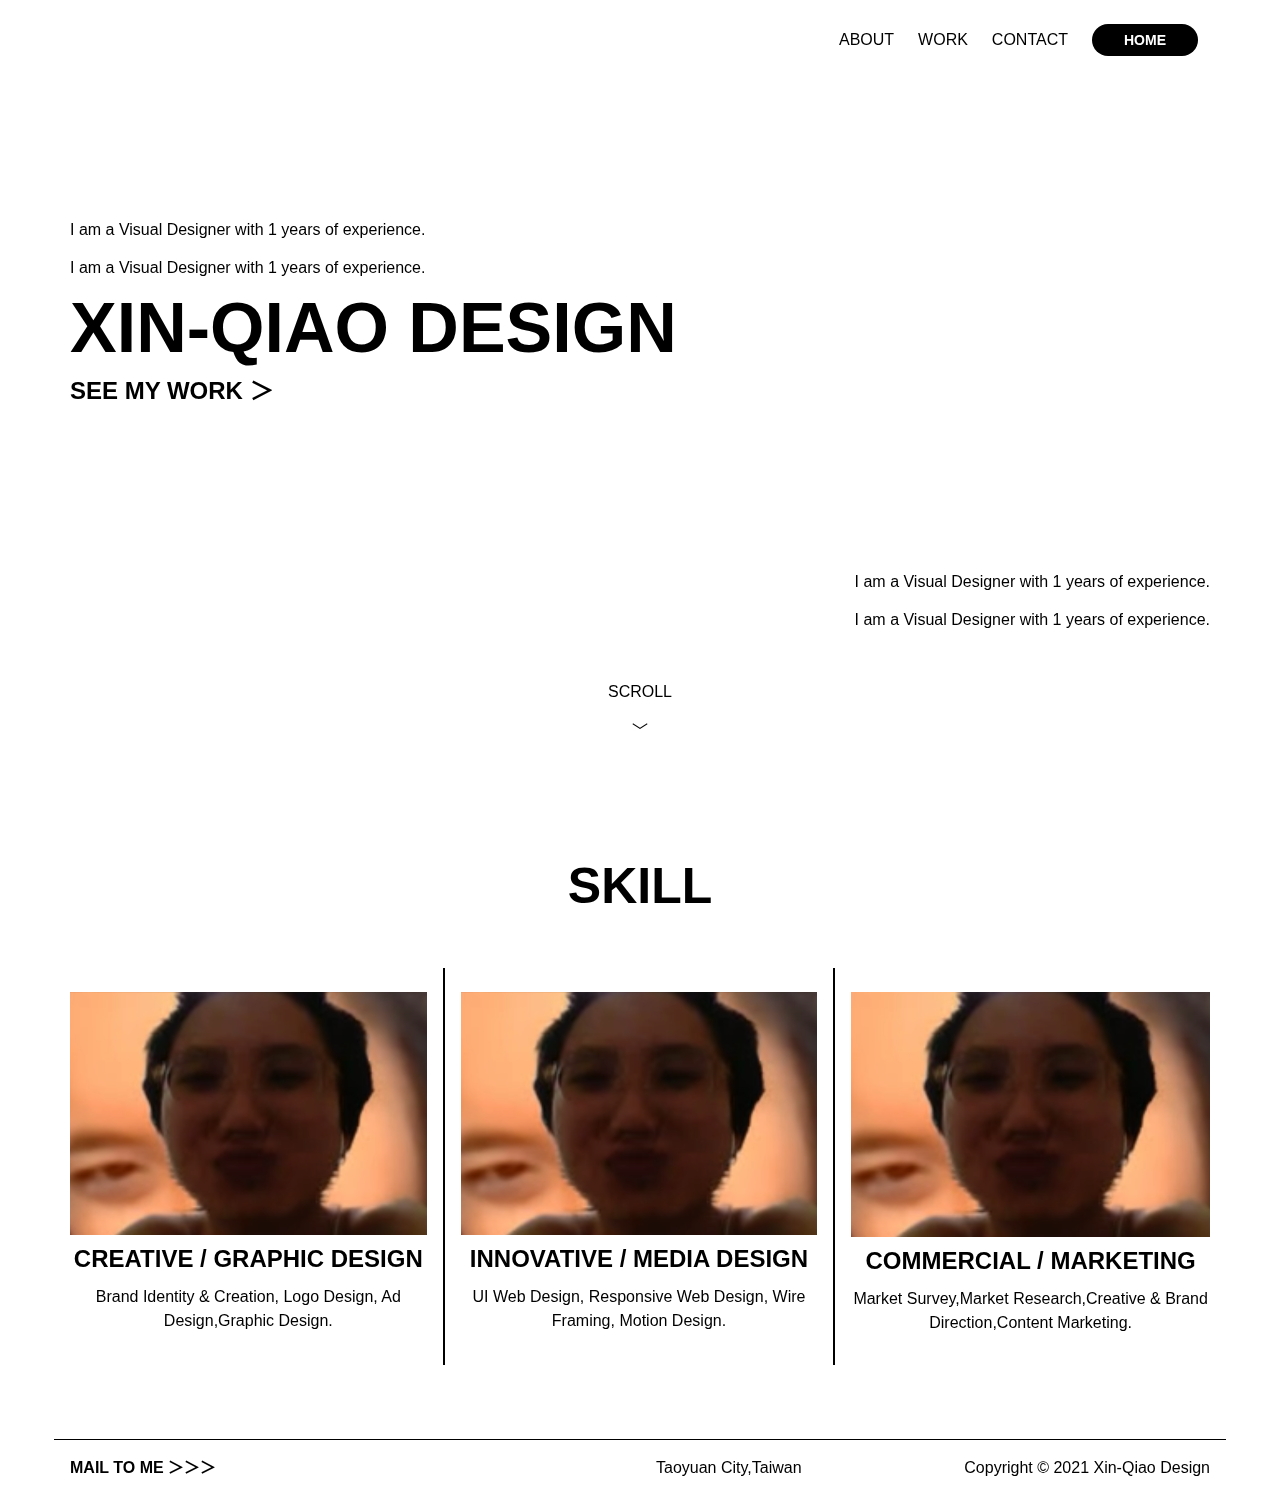
==== index.html @ 570c22e2 "Initial commit" ====
<!DOCTYPE html>
<html lang="zh-TW">
<head>
	<meta charset="UTF-8">
	<meta name="viewport" content="width=device-width, initial-scale=1.0">
	<title>Xin-Qiao Design</title>
	<link rel="apple-touch-icon" sizes="180x180" href="favicon_io/apple-touch-icon.png">
	<link rel="icon" type="image/png" sizes="32x32" href="favicon_io/favicon-32x32.png">
	<link rel="icon" type="image/png" sizes="16x16" href="favicon_io/favicon-16x16.png">
	<link rel="manifest" href="favicon_io/site.webmanifest">
	<!-- CSS -->
	<link rel="stylesheet" href="css/base.css">
	<link rel="stylesheet" href="css/layout.css">
	<link rel="stylesheet" href="css/animate.css">
	<link rel="stylesheet" href="css/component.css">


</head>
<body>
	<div class="wrapper">
		<!-- Start bg -->
		<div class="bg"></div>
		<!-- End bg -->

		<!-- Start header -->
		<div class="navbar u-clearfix">
			<div class="container">
				<div class="logo navbar__logo">
					<a href="index.html" class="logo__image"></a>
				</div>
				<div class="nav navbar__nav">
					<a href="#popup-menu" class="menu-toggle">
						<i class="icon fa fa-bars" aria-hidden="true"></i>
					</a>
					<ul id="popup-menu" class="menu menu--horizontal u-clearfix responsive-popup">
						<a href="#!" class="responsive-popup-close">
							<i class="icon fa fa-times" aria-hidden="true"></i>
						</a>
						<li><a class="menu__item" href="about.html">ABOUT</a></li>
						<li><a class="menu__item" href="work.html">WORK</a></li>
						<li><a class="menu__item" href="contact.html">CONTACT</a></li>
						<li>
							<div class="menu__item">
								<a class="btn btn--sm item__home" href="index.html">HOME</a>
							</div>
						</li>
					</ul>
				</div>
			</div>	
		</div>
		<!-- End header -->

		<!-- Start main -->
		<section>

			<!-- Start quote -->
			<div class="quote container">
				<div class="wow fadeInLeftBig">
					<h6 class="text--xs">I am a  Visual Designer with 1 years of experience.</h6>
					<h6 class="text--xs">I am a  Visual Designer with 1 years of experience.</h6>
					<h3 class="text--lg">XIN-QIAO DESIGN</h3>
					<p><a href="work.html" class="text--sm text-btn seemore">SEE MY WORK ＞</a></p>
				</div>
				
				<div class="wow fadeInRightBig">
					<h6 class="text--xs u-text-right u-mt-160">I am a  Visual Designer with 1 years of experience.</h6>
					<h6 class="text--xs u-text-right">I am a  Visual Designer with 1 years of experience.</h6>
				</div>	

				<div class="scroll wow slideInDown u-mt-48" data-wow-delay="0.3s" data-wow-iteration="10">
					<p class="text--xs u-text-center">SCROLL</p>
					<p class="text--xs u-text-center">﹀</p>
				</div>				
			</div>
			<!-- End quote -->


			<!-- Start skill -->
			<!-- <div class="skill"> -->
				<div class="container">
					<div class="wow slideInUp" data-wow-offset="10">
						<h3 class="text--md u-text-center u-mb-48">SKILL</h1>
						<div class="row u-mb-72">
							<div class="skill">
								<div class="col-sm-4 skill-box">
									<div class="thumbnail">
										<div class="imgbox">
											<div class="imgbox__inner imgbox__inner-4-3">
												<div class="images" style="background-image: url(images/12.09.45.png);"></div>
											</div>
										</div>
										<div class="skill-info">
											<h3 class="text--sm u-text-center">CREATIVE / GRAPHIC DESIGN</h3>
											<h6 class="text--xs u-text-center">Brand Identity & Creation, Logo Design, Ad Design,Graphic Design.</h6>
										</div>
									</div>
								</div>
								<div class="col-sm-4 skill-box">
									<div class="thumbnail">
										<div class="imgbox">
											<div class="imgbox__inner imgbox__inner-4-3">
												<div class="images" style="background-image: url(images/12.09.45.png);"></div>
											</div>
										</div>
										<div class="skill-info">
											<h3 class="text--sm u-text-center">INNOVATIVE / MEDIA DESIGN</h3>
											<h6 class="text--xs u-text-center">UI Web Design, Responsive Web Design, Wire Framing, Motion Design.</h6>
										</div>
									</div>
								</div>	
								<div class="col-sm-4">
									<div class="thumbnail">
										<div class="imgbox">
											<div class="imgbox__inner imgbox__inner-4-3">
												<div class="images" style="background-image: url(images/12.09.45.png);"></div>
											</div>
										</div>
										<div class="skill-info">
											<h3 class="text--sm u-text-center">COMMERCIAL / MARKETING</h3>
											<h6 class="text--xs u-text-center">Market Survey,Market Research,Creative & Brand Direction,Content Marketing.</h6>
										</div>
									</div>
								</div>	
							</div>														
						</div>
					</div>
				</div>
			<!-- </div> -->
			<!-- End skill -->

		</section>
		<!-- End main -->


		<!-- Start footer -->
		<footer class="footer">
			<div class="container footer-line clearfix">
				<div class="row">
					<div class="col-lg-6 col-sm-4">
						<p class="text--xs text--bold"><a href="mailto:cherry870721@gmail.com" class="textme">MAIL TO ME ＞＞＞</a></p>
					</div>
					<div class="col-lg-3 col-sm-3">
						<p class="text--xs">Taoyuan City,Taiwan</p>
					</div>
					<div class="col-lg-3 col-sm-5 footer-right">
						<p class="text--xs">Copyright © 2021 Xin-Qiao Design</p>
					</div>
				</div>			
			</div>
		</footer>
		<!-- End footer -->


	</div>

	<!-- javascript -->
	<script src="js/wow.min.js"></script>
	<script>
	new WOW().init();
	</script>

	
</body>
</html>
---- css/base.css ----
/*
 * You can say something about your file if you need it!
 */
/*-------------------------*/
/* $Catalog 
---------------------------*/
/** 
 * Catalog
 * Font import
 * Reset
 * Color
 * Typography
 * Icons
 * Utility
**/


/*-------------------------*/
/* $Font import 
---------------------------*/
@import url('https://fonts.googleapis.com/css?family=Raleway:400,900');

/*-------------------------*/
/* $Reset 
---------------------------*/
/*! normalize.css v7.0.0 | MIT License | github.com/necolas/normalize.css */

/* Document
   ========================================================================== */

/**
 * 1. Correct the line height in all browsers.
 * 2. Prevent adjustments of font size after orientation changes in
 *    IE on Windows Phone and in iOS.
 */

html {
  line-height: 1.15; /* 1 */
  -ms-text-size-adjust: 100%; /* 2 */
  -webkit-text-size-adjust: 100%; /* 2 */
}

/* Sections
   ========================================================================== */

/**
 * Remove the margin in all browsers (opinionated).
 */

body {
  margin: 0;
}

/**
 * Add the correct display in IE 9-.
 */

article,
aside,
footer,
header,
nav,
section {
  display: block;
}

/**
 * Correct the font size and margin on `h1` elements within `section` and
 * `article` contexts in Chrome, Firefox, and Safari.
 */

h1 {
  font-size: 2em;
  margin: 0.67em 0;
}

/* Grouping content
   ========================================================================== */

/**
 * Add the correct display in IE 9-.
 * 1. Add the correct display in IE.
 */

figcaption,
figure,
main { /* 1 */
  display: block;
}

/**
 * Add the correct margin in IE 8.
 */

figure {
  margin: 1em 40px;
}

/**
 * 1. Add the correct box sizing in Firefox.
 * 2. Show the overflow in Edge and IE.
 */

hr {
  box-sizing: content-box; /* 1 */
  height: 0; /* 1 */
  overflow: visible; /* 2 */
}

/**
 * 1. Correct the inheritance and scaling of font size in all browsers.
 * 2. Correct the odd `em` font sizing in all browsers.
 */

pre {
  font-family: monospace, monospace; /* 1 */
  font-size: 1em; /* 2 */
}

/* Text-level semantics
   ========================================================================== */

/**
 * 1. Remove the gray background on active links in IE 10.
 * 2. Remove gaps in links underline in iOS 8+ and Safari 8+.
 */

a {
  background-color: transparent; /* 1 */
  -webkit-text-decoration-skip: objects; /* 2 */
}

/**
 * 1. Remove the bottom border in Chrome 57- and Firefox 39-.
 * 2. Add the correct text decoration in Chrome, Edge, IE, Opera, and Safari.
 */

abbr[title] {
  border-bottom: none; /* 1 */
  text-decoration: underline; /* 2 */
  text-decoration: underline dotted; /* 2 */
}

/**
 * Prevent the duplicate application of `bolder` by the next rule in Safari 6.
 */

b,
strong {
  font-weight: inherit;
}

/**
 * Add the correct font weight in Chrome, Edge, and Safari.
 */

b,
strong {
  font-weight: bolder;
}

/**
 * 1. Correct the inheritance and scaling of font size in all browsers.
 * 2. Correct the odd `em` font sizing in all browsers.
 */

code,
kbd,
samp {
  font-family: monospace, monospace; /* 1 */
  font-size: 1em; /* 2 */
}

/**
 * Add the correct font style in Android 4.3-.
 */

dfn {
  font-style: italic;
}

/**
 * Add the correct background and color in IE 9-.
 */

mark {
  background-color: #ff0;
  color: #000;
}

/**
 * Add the correct font size in all browsers.
 */

small {
  font-size: 80%;
}

/**
 * Prevent `sub` and `sup` elements from affecting the line height in
 * all browsers.
 */

sub,
sup {
  font-size: 75%;
  line-height: 0;
  position: relative;
  vertical-align: baseline;
}

sub {
  bottom: -0.25em;
}

sup {
  top: -0.5em;
}

/* Embedded content
   ========================================================================== */

/**
 * Add the correct display in IE 9-.
 */

audio,
video {
  display: inline-block;
}

/**
 * Add the correct display in iOS 4-7.
 */

audio:not([controls]) {
  display: none;
  height: 0;
}

/**
 * Remove the border on images inside links in IE 10-.
 */

img {
  border-style: none;
}

/**
 * Hide the overflow in IE.
 */

svg:not(:root) {
  overflow: hidden;
}

/* Forms
   ========================================================================== */

/**
 * 1. Change the font styles in all browsers (opinionated).
 * 2. Remove the margin in Firefox and Safari.
 */

button,
input,
optgroup,
select,
textarea {
  font-family: sans-serif; /* 1 */
  font-size: 100%; /* 1 */
  line-height: 1.15; /* 1 */
  margin: 0; /* 2 */
}

/**
 * Show the overflow in IE.
 * 1. Show the overflow in Edge.
 */

button,
input { /* 1 */
  overflow: visible;
}

/**
 * Remove the inheritance of text transform in Edge, Firefox, and IE.
 * 1. Remove the inheritance of text transform in Firefox.
 */

button,
select { /* 1 */
  text-transform: none;
}

/**
 * 1. Prevent a WebKit bug where (2) destroys native `audio` and `video`
 *    controls in Android 4.
 * 2. Correct the inability to style clickable types in iOS and Safari.
 */

button,
html [type="button"], /* 1 */
[type="reset"],
[type="submit"] {
  -webkit-appearance: button; /* 2 */
}

/**
 * Remove the inner border and padding in Firefox.
 */

button::-moz-focus-inner,
[type="button"]::-moz-focus-inner,
[type="reset"]::-moz-focus-inner,
[type="submit"]::-moz-focus-inner {
  border-style: none;
  padding: 0;
}

/**
 * Restore the focus styles unset by the previous rule.
 */

button:-moz-focusring,
[type="button"]:-moz-focusring,
[type="reset"]:-moz-focusring,
[type="submit"]:-moz-focusring {
  outline: 1px dotted ButtonText;
}

/**
 * Correct the padding in Firefox.
 */

fieldset {
  padding: 0.35em 0.75em 0.625em;
}

/**
 * 1. Correct the text wrapping in Edge and IE.
 * 2. Correct the color inheritance from `fieldset` elements in IE.
 * 3. Remove the padding so developers are not caught out when they zero out
 *    `fieldset` elements in all browsers.
 */

legend {
  box-sizing: border-box; /* 1 */
  color: inherit; /* 2 */
  display: table; /* 1 */
  max-width: 100%; /* 1 */
  padding: 0; /* 3 */
  white-space: normal; /* 1 */
}

/**
 * 1. Add the correct display in IE 9-.
 * 2. Add the correct vertical alignment in Chrome, Firefox, and Opera.
 */

progress {
  display: inline-block; /* 1 */
  vertical-align: baseline; /* 2 */
}

/**
 * Remove the default vertical scrollbar in IE.
 */

textarea {
  overflow: auto;
}

/**
 * 1. Add the correct box sizing in IE 10-.
 * 2. Remove the padding in IE 10-.
 */

[type="checkbox"],
[type="radio"] {
  box-sizing: border-box; /* 1 */
  padding: 0; /* 2 */
}

/**
 * Correct the cursor style of increment and decrement buttons in Chrome.
 */

[type="number"]::-webkit-inner-spin-button,
[type="number"]::-webkit-outer-spin-button {
  height: auto;
}

/**
 * 1. Correct the odd appearance in Chrome and Safari.
 * 2. Correct the outline style in Safari.
 */

[type="search"] {
  -webkit-appearance: textfield; /* 1 */
  outline-offset: -2px; /* 2 */
}

/**
 * Remove the inner padding and cancel buttons in Chrome and Safari on macOS.
 */

[type="search"]::-webkit-search-cancel-button,
[type="search"]::-webkit-search-decoration {
  -webkit-appearance: none;
}

/**
 * 1. Correct the inability to style clickable types in iOS and Safari.
 * 2. Change font properties to `inherit` in Safari.
 */

::-webkit-file-upload-button {
  -webkit-appearance: button; /* 1 */
  font: inherit; /* 2 */
}

/* Interactive
   ========================================================================== */

/*
 * Add the correct display in IE 9-.
 * 1. Add the correct display in Edge, IE, and Firefox.
 */

details, /* 1 */
menu {
  display: block;
}

/*
 * Add the correct display in all browsers.
 */

summary {
  display: list-item;
}

/* Scripting
   ========================================================================== */

/**
 * Add the correct display in IE 9-.
 */

canvas {
  display: inline-block;
}

/**
 * Add the correct display in IE.
 */

template {
  display: none;
}

/* Hidden
   ========================================================================== */

/**
 * Add the correct display in IE 10-.
 */

[hidden] {
  display: none;
}

/* Add reset */
*{
  position: relative;
  box-sizing: border-box;
}
/*-------------------------*/
/* $Color 
---------------------------*/
/* background color */
.bg-color-primary{background-color: #6487f5;}
.bg-color-secondary{background-color: #ff638f;}
.bg-color-black{background-color: #484848;}
.bg-color-grey{background-color: #cbcbcb;}
.bg-color-white{background-color: #fefefe;}

/* text color */
.color-primary{color: #6487f5;}
.color-secondary{color: #ff638f;}
.color-black{color: #484848;}
.color-grey{color: #cbcbcb;}
.color-white{color: #fefefe;}

/*-------------------------*/
/* $Typography 
---------------------------*/
/* Globel */
body,html{
  font-family: 'Helvetica', 'roboto', arial, sans-serif;
}
/* heading */
h1,h2,h3,h4,h5,h6{
  margin: 0;
  color: #000;
}
h1{
  font-size: 80px;
  font-weight: 800;
  font-family: 'Helvetica', 'roboto', arial, sans-serif;
  margin-top: 12px;
  margin-bottom: 12px;
}
h2{
  font-size: 48px;
  font-weight: 600;
  font-family: 'Helvetica', 'roboto', arial, sans-serif;
  margin-top: 12px;
  margin-bottom: 12px;
}
h3{
  font-size: 40px;
  font-weight: 600;
  font-family: 'Helvetica', 'roboto', arial, sans-serif;
  line-height: 32px;
  margin-top: 12px;
  margin-bottom: 12px;
}
h4{
  font-size: 24px;
  font-weight: 600;
  font-family: 'Helvetica', 'roboto', arial, sans-serif;
  line-height: 32px;
  margin-top: 12px;
  margin-bottom: 12px;
}
h5{
  font-size: 20px;
  font-weight: 400;
  font-family: 'Helvetica', 'roboto', arial, sans-serif;
  line-height: 1;
  margin-top: 12px;
  margin-bottom: 16px;
}
h6{
  font-size: 18px;
  font-weight: 400;
  font-family: 'Helvetica', 'roboto', arial, sans-serif;
  line-height: 24px;
  margin-top: 14px;
  margin-bottom: 14px;
}
p{
  font-size: 16px;
  font-weight: 400;
  font-family: 'Helvetica', 'roboto', arial, sans-serif;
  line-height: 32px;
  letter-spacing: 0;
  margin-bottom: 16px;
}
/* link */
a{
  color: #000;
  text-decoration: none;
}
a:hover,
a:active,
a:fucus{
  color: #484848;
  text-decoration: none;
}
/* list */
ul{
  list-style: none;
  margin: 0;
  padding: 0;
}
/* text */
.text-right{
  text-align: right;
}

/*---------------------------*/
/* $Icons
/*---------------------------*/
/*!
 *  Font Awesome 4.7.0 by @davegandy - http://fontawesome.io - @fontawesome
 *  License - http://fontawesome.io/license (Font: SIL OFL 1.1, CSS: MIT License)
 */
/* FONT PATH
 * -------------------------- */
@font-face {
  font-family: 'FontAwesome';
  src: url('../fonts/fontawesome-webfont.eot?v=4.7.0');
  src: url('../fonts/fontawesome-webfont.eot?#iefix&v=4.7.0') format('embedded-opentype'), url('../fonts/fontawesome-webfont.woff2?v=4.7.0') format('woff2'), url('../fonts/fontawesome-webfont.woff?v=4.7.0') format('woff'), url('../fonts/fontawesome-webfont.ttf?v=4.7.0') format('truetype'), url('../fonts/fontawesome-webfont.svg?v=4.7.0#fontawesomeregular') format('svg');
  font-weight: normal;
  font-style: normal;
}
.fa {
  display: inline-block;
  font: normal normal normal 14px/1 FontAwesome;
  font-size: 24px;
  text-rendering: auto;
  -webkit-font-smoothing: antialiased;
  -moz-osx-font-smoothing: grayscale;
  color: #43484c;
}
/* makes the font 33% larger relative to the icon container */
.fa-lg {
  font-size: 1.33333333em;
  line-height: 0.75em;
  vertical-align: -15%;
}
.fa-2x {
  font-size: 2em;
}
.fa-3x {
  font-size: 3em;
}
.fa-4x {
  font-size: 4em;
}
.fa-5x {
  font-size: 5em;
}
.fa-fw {
  width: 1.28571429em;
  text-align: center;
}
.fa-ul {
  padding-left: 0;
  margin-left: 2.14285714em;
  list-style-type: none;
}
.fa-ul > li {
  position: relative;
}
.fa-li {
  position: absolute;
  left: -2.14285714em;
  width: 2.14285714em;
  top: 0.14285714em;
  text-align: center;
}
.fa-li.fa-lg {
  left: -1.85714286em;
}
.fa-border {
  padding: .2em .25em .15em;
  border: solid 0.08em #eeeeee;
  border-radius: .1em;
}
.fa-pull-left {
  float: left;
}
.fa-pull-right {
  float: right;
}
.fa.fa-pull-left {
  margin-right: .3em;
}
.fa.fa-pull-right {
  margin-left: .3em;
}
/* Deprecated as of 4.4.0 */
.pull-right {
  float: right;
}
.pull-left {
  float: left;
}
.fa.pull-left {
  margin-right: .3em;
}
.fa.pull-right {
  margin-left: .3em;
}
.fa-spin {
  -webkit-animation: fa-spin 2s infinite linear;
  animation: fa-spin 2s infinite linear;
}
.fa-pulse {
  -webkit-animation: fa-spin 1s infinite steps(8);
  animation: fa-spin 1s infinite steps(8);
}
@-webkit-keyframes fa-spin {
  0% {
    -webkit-transform: rotate(0deg);
    transform: rotate(0deg);
  }
  100% {
    -webkit-transform: rotate(359deg);
    transform: rotate(359deg);
  }
}
@keyframes fa-spin {
  0% {
    -webkit-transform: rotate(0deg);
    transform: rotate(0deg);
  }
  100% {
    -webkit-transform: rotate(359deg);
    transform: rotate(359deg);
  }
}
.fa-rotate-90 {
  -ms-filter: "progid:DXImageTransform.Microsoft.BasicImage(rotation=1)";
  -webkit-transform: rotate(90deg);
  -ms-transform: rotate(90deg);
  transform: rotate(90deg);
}
.fa-rotate-180 {
  -ms-filter: "progid:DXImageTransform.Microsoft.BasicImage(rotation=2)";
  -webkit-transform: rotate(180deg);
  -ms-transform: rotate(180deg);
  transform: rotate(180deg);
}
.fa-rotate-270 {
  -ms-filter: "progid:DXImageTransform.Microsoft.BasicImage(rotation=3)";
  -webkit-transform: rotate(270deg);
  -ms-transform: rotate(270deg);
  transform: rotate(270deg);
}
.fa-flip-horizontal {
  -ms-filter: "progid:DXImageTransform.Microsoft.BasicImage(rotation=0, mirror=1)";
  -webkit-transform: scale(-1, 1);
  -ms-transform: scale(-1, 1);
  transform: scale(-1, 1);
}
.fa-flip-vertical {
  -ms-filter: "progid:DXImageTransform.Microsoft.BasicImage(rotation=2, mirror=1)";
  -webkit-transform: scale(1, -1);
  -ms-transform: scale(1, -1);
  transform: scale(1, -1);
}
:root .fa-rotate-90,
:root .fa-rotate-180,
:root .fa-rotate-270,
:root .fa-flip-horizontal,
:root .fa-flip-vertical {
  filter: none;
}
.fa-stack {
  position: relative;
  display: inline-block;
  width: 2em;
  height: 2em;
  line-height: 2em;
  vertical-align: middle;
}
.fa-stack-1x,
.fa-stack-2x {
  position: absolute;
  left: 0;
  width: 100%;
  text-align: center;
}
.fa-stack-1x {
  line-height: inherit;
}
.fa-stack-2x {
  font-size: 2em;
}
.fa-inverse {
  color: #ffffff;
}
/* Font Awesome uses the Unicode Private Use Area (PUA) to ensure screen
   readers do not read off random characters that represent icons */
.fa-glass:before {
  content: "\f000";
}
.fa-music:before {
  content: "\f001";
}
.fa-search:before {
  content: "\f002";
}
.fa-envelope-o:before {
  content: "\f003";
}
.fa-heart:before {
  content: "\f004";
}
.fa-star:before {
  content: "\f005";
}
.fa-star-o:before {
  content: "\f006";
}
.fa-user:before {
  content: "\f007";
}
.fa-film:before {
  content: "\f008";
}
.fa-th-large:before {
  content: "\f009";
}
.fa-th:before {
  content: "\f00a";
}
.fa-th-list:before {
  content: "\f00b";
}
.fa-check:before {
  content: "\f00c";
}
.fa-remove:before,
.fa-close:before,
.fa-times:before {
  content: "\f00d";
}
.fa-search-plus:before {
  content: "\f00e";
}
.fa-search-minus:before {
  content: "\f010";
}
.fa-power-off:before {
  content: "\f011";
}
.fa-signal:before {
  content: "\f012";
}
.fa-gear:before,
.fa-cog:before {
  content: "\f013";
}
.fa-trash-o:before {
  content: "\f014";
}
.fa-home:before {
  content: "\f015";
}
.fa-file-o:before {
  content: "\f016";
}
.fa-clock-o:before {
  content: "\f017";
}
.fa-road:before {
  content: "\f018";
}
.fa-download:before {
  content: "\f019";
}
.fa-arrow-circle-o-down:before {
  content: "\f01a";
}
.fa-arrow-circle-o-up:before {
  content: "\f01b";
}
.fa-inbox:before {
  content: "\f01c";
}
.fa-play-circle-o:before {
  content: "\f01d";
}
.fa-rotate-right:before,
.fa-repeat:before {
  content: "\f01e";
}
.fa-refresh:before {
  content: "\f021";
}
.fa-list-alt:before {
  content: "\f022";
}
.fa-lock:before {
  content: "\f023";
}
.fa-flag:before {
  content: "\f024";
}
.fa-headphones:before {
  content: "\f025";
}
.fa-volume-off:before {
  content: "\f026";
}
.fa-volume-down:before {
  content: "\f027";
}
.fa-volume-up:before {
  content: "\f028";
}
.fa-qrcode:before {
  content: "\f029";
}
.fa-barcode:before {
  content: "\f02a";
}
.fa-tag:before {
  content: "\f02b";
}
.fa-tags:before {
  content: "\f02c";
}
.fa-book:before {
  content: "\f02d";
}
.fa-bookmark:before {
  content: "\f02e";
}
.fa-print:before {
  content: "\f02f";
}
.fa-camera:before {
  content: "\f030";
}
.fa-font:before {
  content: "\f031";
}
.fa-bold:before {
  content: "\f032";
}
.fa-italic:before {
  content: "\f033";
}
.fa-text-height:before {
  content: "\f034";
}
.fa-text-width:before {
  content: "\f035";
}
.fa-align-left:before {
  content: "\f036";
}
.fa-align-center:before {
  content: "\f037";
}
.fa-align-right:before {
  content: "\f038";
}
.fa-align-justify:before {
  content: "\f039";
}
.fa-list:before {
  content: "\f03a";
}
.fa-dedent:before,
.fa-outdent:before {
  content: "\f03b";
}
.fa-indent:before {
  content: "\f03c";
}
.fa-video-camera:before {
  content: "\f03d";
}
.fa-photo:before,
.fa-image:before,
.fa-picture-o:before {
  content: "\f03e";
}
.fa-pencil:before {
  content: "\f040";
}
.fa-map-marker:before {
  content: "\f041";
}
.fa-adjust:before {
  content: "\f042";
}
.fa-tint:before {
  content: "\f043";
}
.fa-edit:before,
.fa-pencil-square-o:before {
  content: "\f044";
}
.fa-share-square-o:before {
  content: "\f045";
}
.fa-check-square-o:before {
  content: "\f046";
}
.fa-arrows:before {
  content: "\f047";
}
.fa-step-backward:before {
  content: "\f048";
}
.fa-fast-backward:before {
  content: "\f049";
}
.fa-backward:before {
  content: "\f04a";
}
.fa-play:before {
  content: "\f04b";
}
.fa-pause:before {
  content: "\f04c";
}
.fa-stop:before {
  content: "\f04d";
}
.fa-forward:before {
  content: "\f04e";
}
.fa-fast-forward:before {
  content: "\f050";
}
.fa-step-forward:before {
  content: "\f051";
}
.fa-eject:before {
  content: "\f052";
}
.fa-chevron-left:before {
  content: "\f053";
}
.fa-chevron-right:before {
  content: "\f054";
}
.fa-plus-circle:before {
  content: "\f055";
}
.fa-minus-circle:before {
  content: "\f056";
}
.fa-times-circle:before {
  content: "\f057";
}
.fa-check-circle:before {
  content: "\f058";
}
.fa-question-circle:before {
  content: "\f059";
}
.fa-info-circle:before {
  content: "\f05a";
}
.fa-crosshairs:before {
  content: "\f05b";
}
.fa-times-circle-o:before {
  content: "\f05c";
}
.fa-check-circle-o:before {
  content: "\f05d";
}
.fa-ban:before {
  content: "\f05e";
}
.fa-arrow-left:before {
  content: "\f060";
}
.fa-arrow-right:before {
  content: "\f061";
}
.fa-arrow-up:before {
  content: "\f062";
}
.fa-arrow-down:before {
  content: "\f063";
}
.fa-mail-forward:before,
.fa-share:before {
  content: "\f064";
}
.fa-expand:before {
  content: "\f065";
}
.fa-compress:before {
  content: "\f066";
}
.fa-plus:before {
  content: "\f067";
}
.fa-minus:before {
  content: "\f068";
}
.fa-asterisk:before {
  content: "\f069";
}
.fa-exclamation-circle:before {
  content: "\f06a";
}
.fa-gift:before {
  content: "\f06b";
}
.fa-leaf:before {
  content: "\f06c";
}
.fa-fire:before {
  content: "\f06d";
}
.fa-eye:before {
  content: "\f06e";
}
.fa-eye-slash:before {
  content: "\f070";
}
.fa-warning:before,
.fa-exclamation-triangle:before {
  content: "\f071";
}
.fa-plane:before {
  content: "\f072";
}
.fa-calendar:before {
  content: "\f073";
}
.fa-random:before {
  content: "\f074";
}
.fa-comment:before {
  content: "\f075";
}
.fa-magnet:before {
  content: "\f076";
}
.fa-chevron-up:before {
  content: "\f077";
}
.fa-chevron-down:before {
  content: "\f078";
}
.fa-retweet:before {
  content: "\f079";
}
.fa-shopping-cart:before {
  content: "\f07a";
}
.fa-folder:before {
  content: "\f07b";
}
.fa-folder-open:before {
  content: "\f07c";
}
.fa-arrows-v:before {
  content: "\f07d";
}
.fa-arrows-h:before {
  content: "\f07e";
}
.fa-bar-chart-o:before,
.fa-bar-chart:before {
  content: "\f080";
}
.fa-twitter-square:before {
  content: "\f081";
}
.fa-facebook-square:before {
  content: "\f082";
}
.fa-camera-retro:before {
  content: "\f083";
}
.fa-key:before {
  content: "\f084";
}
.fa-gears:before,
.fa-cogs:before {
  content: "\f085";
}
.fa-comments:before {
  content: "\f086";
}
.fa-thumbs-o-up:before {
  content: "\f087";
}
.fa-thumbs-o-down:before {
  content: "\f088";
}
.fa-star-half:before {
  content: "\f089";
}
.fa-heart-o:before {
  content: "\f08a";
}
.fa-sign-out:before {
  content: "\f08b";
}
.fa-linkedin-square:before {
  content: "\f08c";
}
.fa-thumb-tack:before {
  content: "\f08d";
}
.fa-external-link:before {
  content: "\f08e";
}
.fa-sign-in:before {
  content: "\f090";
}
.fa-trophy:before {
  content: "\f091";
}
.fa-github-square:before {
  content: "\f092";
}
.fa-upload:before {
  content: "\f093";
}
.fa-lemon-o:before {
  content: "\f094";
}
.fa-phone:before {
  content: "\f095";
}
.fa-square-o:before {
  content: "\f096";
}
.fa-bookmark-o:before {
  content: "\f097";
}
.fa-phone-square:before {
  content: "\f098";
}
.fa-twitter:before {
  content: "\f099";
}
.fa-facebook-f:before,
.fa-facebook:before {
  content: "\f09a";
}
.fa-github:before {
  content: "\f09b";
}
.fa-unlock:before {
  content: "\f09c";
}
.fa-credit-card:before {
  content: "\f09d";
}
.fa-feed:before,
.fa-rss:before {
  content: "\f09e";
}
.fa-hdd-o:before {
  content: "\f0a0";
}
.fa-bullhorn:before {
  content: "\f0a1";
}
.fa-bell:before {
  content: "\f0f3";
}
.fa-certificate:before {
  content: "\f0a3";
}
.fa-hand-o-right:before {
  content: "\f0a4";
}
.fa-hand-o-left:before {
  content: "\f0a5";
}
.fa-hand-o-up:before {
  content: "\f0a6";
}
.fa-hand-o-down:before {
  content: "\f0a7";
}
.fa-arrow-circle-left:before {
  content: "\f0a8";
}
.fa-arrow-circle-right:before {
  content: "\f0a9";
}
.fa-arrow-circle-up:before {
  content: "\f0aa";
}
.fa-arrow-circle-down:before {
  content: "\f0ab";
}
.fa-globe:before {
  content: "\f0ac";
}
.fa-wrench:before {
  content: "\f0ad";
}
.fa-tasks:before {
  content: "\f0ae";
}
.fa-filter:before {
  content: "\f0b0";
}
.fa-briefcase:before {
  content: "\f0b1";
}
.fa-arrows-alt:before {
  content: "\f0b2";
}
.fa-group:before,
.fa-users:before {
  content: "\f0c0";
}
.fa-chain:before,
.fa-link:before {
  content: "\f0c1";
}
.fa-cloud:before {
  content: "\f0c2";
}
.fa-flask:before {
  content: "\f0c3";
}
.fa-cut:before,
.fa-scissors:before {
  content: "\f0c4";
}
.fa-copy:before,
.fa-files-o:before {
  content: "\f0c5";
}
.fa-paperclip:before {
  content: "\f0c6";
}
.fa-save:before,
.fa-floppy-o:before {
  content: "\f0c7";
}
.fa-square:before {
  content: "\f0c8";
}
.fa-navicon:before,
.fa-reorder:before,
.fa-bars:before {
  content: "\f0c9";
}
.fa-list-ul:before {
  content: "\f0ca";
}
.fa-list-ol:before {
  content: "\f0cb";
}
.fa-strikethrough:before {
  content: "\f0cc";
}
.fa-underline:before {
  content: "\f0cd";
}
.fa-table:before {
  content: "\f0ce";
}
.fa-magic:before {
  content: "\f0d0";
}
.fa-truck:before {
  content: "\f0d1";
}
.fa-pinterest:before {
  content: "\f0d2";
}
.fa-pinterest-square:before {
  content: "\f0d3";
}
.fa-google-plus-square:before {
  content: "\f0d4";
}
.fa-google-plus:before {
  content: "\f0d5";
}
.fa-money:before {
  content: "\f0d6";
}
.fa-caret-down:before {
  content: "\f0d7";
}
.fa-caret-up:before {
  content: "\f0d8";
}
.fa-caret-left:before {
  content: "\f0d9";
}
.fa-caret-right:before {
  content: "\f0da";
}
.fa-columns:before {
  content: "\f0db";
}
.fa-unsorted:before,
.fa-sort:before {
  content: "\f0dc";
}
.fa-sort-down:before,
.fa-sort-desc:before {
  content: "\f0dd";
}
.fa-sort-up:before,
.fa-sort-asc:before {
  content: "\f0de";
}
.fa-envelope:before {
  content: "\f0e0";
}
.fa-linkedin:before {
  content: "\f0e1";
}
.fa-rotate-left:before,
.fa-undo:before {
  content: "\f0e2";
}
.fa-legal:before,
.fa-gavel:before {
  content: "\f0e3";
}
.fa-dashboard:before,
.fa-tachometer:before {
  content: "\f0e4";
}
.fa-comment-o:before {
  content: "\f0e5";
}
.fa-comments-o:before {
  content: "\f0e6";
}
.fa-flash:before,
.fa-bolt:before {
  content: "\f0e7";
}
.fa-sitemap:before {
  content: "\f0e8";
}
.fa-umbrella:before {
  content: "\f0e9";
}
.fa-paste:before,
.fa-clipboard:before {
  content: "\f0ea";
}
.fa-lightbulb-o:before {
  content: "\f0eb";
}
.fa-exchange:before {
  content: "\f0ec";
}
.fa-cloud-download:before {
  content: "\f0ed";
}
.fa-cloud-upload:before {
  content: "\f0ee";
}
.fa-user-md:before {
  content: "\f0f0";
}
.fa-stethoscope:before {
  content: "\f0f1";
}
.fa-suitcase:before {
  content: "\f0f2";
}
.fa-bell-o:before {
  content: "\f0a2";
}
.fa-coffee:before {
  content: "\f0f4";
}
.fa-cutlery:before {
  content: "\f0f5";
}
.fa-file-text-o:before {
  content: "\f0f6";
}
.fa-building-o:before {
  content: "\f0f7";
}
.fa-hospital-o:before {
  content: "\f0f8";
}
.fa-ambulance:before {
  content: "\f0f9";
}
.fa-medkit:before {
  content: "\f0fa";
}
.fa-fighter-jet:before {
  content: "\f0fb";
}
.fa-beer:before {
  content: "\f0fc";
}
.fa-h-square:before {
  content: "\f0fd";
}
.fa-plus-square:before {
  content: "\f0fe";
}
.fa-angle-double-left:before {
  content: "\f100";
}
.fa-angle-double-right:before {
  content: "\f101";
}
.fa-angle-double-up:before {
  content: "\f102";
}
.fa-angle-double-down:before {
  content: "\f103";
}
.fa-angle-left:before {
  content: "\f104";
}
.fa-angle-right:before {
  content: "\f105";
}
.fa-angle-up:before {
  content: "\f106";
}
.fa-angle-down:before {
  content: "\f107";
}
.fa-desktop:before {
  content: "\f108";
}
.fa-laptop:before {
  content: "\f109";
}
.fa-tablet:before {
  content: "\f10a";
}
.fa-mobile-phone:before,
.fa-mobile:before {
  content: "\f10b";
}
.fa-circle-o:before {
  content: "\f10c";
}
.fa-quote-left:before {
  content: "\f10d";
}
.fa-quote-right:before {
  content: "\f10e";
}
.fa-spinner:before {
  content: "\f110";
}
.fa-circle:before {
  content: "\f111";
}
.fa-mail-reply:before,
.fa-reply:before {
  content: "\f112";
}
.fa-github-alt:before {
  content: "\f113";
}
.fa-folder-o:before {
  content: "\f114";
}
.fa-folder-open-o:before {
  content: "\f115";
}
.fa-smile-o:before {
  content: "\f118";
}
.fa-frown-o:before {
  content: "\f119";
}
.fa-meh-o:before {
  content: "\f11a";
}
.fa-gamepad:before {
  content: "\f11b";
}
.fa-keyboard-o:before {
  content: "\f11c";
}
.fa-flag-o:before {
  content: "\f11d";
}
.fa-flag-checkered:before {
  content: "\f11e";
}
.fa-terminal:before {
  content: "\f120";
}
.fa-code:before {
  content: "\f121";
}
.fa-mail-reply-all:before,
.fa-reply-all:before {
  content: "\f122";
}
.fa-star-half-empty:before,
.fa-star-half-full:before,
.fa-star-half-o:before {
  content: "\f123";
}
.fa-location-arrow:before {
  content: "\f124";
}
.fa-crop:before {
  content: "\f125";
}
.fa-code-fork:before {
  content: "\f126";
}
.fa-unlink:before,
.fa-chain-broken:before {
  content: "\f127";
}
.fa-question:before {
  content: "\f128";
}
.fa-info:before {
  content: "\f129";
}
.fa-exclamation:before {
  content: "\f12a";
}
.fa-superscript:before {
  content: "\f12b";
}
.fa-subscript:before {
  content: "\f12c";
}
.fa-eraser:before {
  content: "\f12d";
}
.fa-puzzle-piece:before {
  content: "\f12e";
}
.fa-microphone:before {
  content: "\f130";
}
.fa-microphone-slash:before {
  content: "\f131";
}
.fa-shield:before {
  content: "\f132";
}
.fa-calendar-o:before {
  content: "\f133";
}
.fa-fire-extinguisher:before {
  content: "\f134";
}
.fa-rocket:before {
  content: "\f135";
}
.fa-maxcdn:before {
  content: "\f136";
}
.fa-chevron-circle-left:before {
  content: "\f137";
}
.fa-chevron-circle-right:before {
  content: "\f138";
}
.fa-chevron-circle-up:before {
  content: "\f139";
}
.fa-chevron-circle-down:before {
  content: "\f13a";
}
.fa-html5:before {
  content: "\f13b";
}
.fa-css3:before {
  content: "\f13c";
}
.fa-anchor:before {
  content: "\f13d";
}
.fa-unlock-alt:before {
  content: "\f13e";
}
.fa-bullseye:before {
  content: "\f140";
}
.fa-ellipsis-h:before {
  content: "\f141";
}
.fa-ellipsis-v:before {
  content: "\f142";
}
.fa-rss-square:before {
  content: "\f143";
}
.fa-play-circle:before {
  content: "\f144";
}
.fa-ticket:before {
  content: "\f145";
}
.fa-minus-square:before {
  content: "\f146";
}
.fa-minus-square-o:before {
  content: "\f147";
}
.fa-level-up:before {
  content: "\f148";
}
.fa-level-down:before {
  content: "\f149";
}
.fa-check-square:before {
  content: "\f14a";
}
.fa-pencil-square:before {
  content: "\f14b";
}
.fa-external-link-square:before {
  content: "\f14c";
}
.fa-share-square:before {
  content: "\f14d";
}
.fa-compass:before {
  content: "\f14e";
}
.fa-toggle-down:before,
.fa-caret-square-o-down:before {
  content: "\f150";
}
.fa-toggle-up:before,
.fa-caret-square-o-up:before {
  content: "\f151";
}
.fa-toggle-right:before,
.fa-caret-square-o-right:before {
  content: "\f152";
}
.fa-euro:before,
.fa-eur:before {
  content: "\f153";
}
.fa-gbp:before {
  content: "\f154";
}
.fa-dollar:before,
.fa-usd:before {
  content: "\f155";
}
.fa-rupee:before,
.fa-inr:before {
  content: "\f156";
}
.fa-cny:before,
.fa-rmb:before,
.fa-yen:before,
.fa-jpy:before {
  content: "\f157";
}
.fa-ruble:before,
.fa-rouble:before,
.fa-rub:before {
  content: "\f158";
}
.fa-won:before,
.fa-krw:before {
  content: "\f159";
}
.fa-bitcoin:before,
.fa-btc:before {
  content: "\f15a";
}
.fa-file:before {
  content: "\f15b";
}
.fa-file-text:before {
  content: "\f15c";
}
.fa-sort-alpha-asc:before {
  content: "\f15d";
}
.fa-sort-alpha-desc:before {
  content: "\f15e";
}
.fa-sort-amount-asc:before {
  content: "\f160";
}
.fa-sort-amount-desc:before {
  content: "\f161";
}
.fa-sort-numeric-asc:before {
  content: "\f162";
}
.fa-sort-numeric-desc:before {
  content: "\f163";
}
.fa-thumbs-up:before {
  content: "\f164";
}
.fa-thumbs-down:before {
  content: "\f165";
}
.fa-youtube-square:before {
  content: "\f166";
}
.fa-youtube:before {
  content: "\f167";
}
.fa-xing:before {
  content: "\f168";
}
.fa-xing-square:before {
  content: "\f169";
}
.fa-youtube-play:before {
  content: "\f16a";
}
.fa-dropbox:before {
  content: "\f16b";
}
.fa-stack-overflow:before {
  content: "\f16c";
}
.fa-instagram:before {
  content: "\f16d";
}
.fa-flickr:before {
  content: "\f16e";
}
.fa-adn:before {
  content: "\f170";
}
.fa-bitbucket:before {
  content: "\f171";
}
.fa-bitbucket-square:before {
  content: "\f172";
}
.fa-tumblr:before {
  content: "\f173";
}
.fa-tumblr-square:before {
  content: "\f174";
}
.fa-long-arrow-down:before {
  content: "\f175";
}
.fa-long-arrow-up:before {
  content: "\f176";
}
.fa-long-arrow-left:before {
  content: "\f177";
}
.fa-long-arrow-right:before {
  content: "\f178";
}
.fa-apple:before {
  content: "\f179";
}
.fa-windows:before {
  content: "\f17a";
}
.fa-android:before {
  content: "\f17b";
}
.fa-linux:before {
  content: "\f17c";
}
.fa-dribbble:before {
  content: "\f17d";
}
.fa-skype:before {
  content: "\f17e";
}
.fa-foursquare:before {
  content: "\f180";
}
.fa-trello:before {
  content: "\f181";
}
.fa-female:before {
  content: "\f182";
}
.fa-male:before {
  content: "\f183";
}
.fa-gittip:before,
.fa-gratipay:before {
  content: "\f184";
}
.fa-sun-o:before {
  content: "\f185";
}
.fa-moon-o:before {
  content: "\f186";
}
.fa-archive:before {
  content: "\f187";
}
.fa-bug:before {
  content: "\f188";
}
.fa-vk:before {
  content: "\f189";
}
.fa-weibo:before {
  content: "\f18a";
}
.fa-renren:before {
  content: "\f18b";
}
.fa-pagelines:before {
  content: "\f18c";
}
.fa-stack-exchange:before {
  content: "\f18d";
}
.fa-arrow-circle-o-right:before {
  content: "\f18e";
}
.fa-arrow-circle-o-left:before {
  content: "\f190";
}
.fa-toggle-left:before,
.fa-caret-square-o-left:before {
  content: "\f191";
}
.fa-dot-circle-o:before {
  content: "\f192";
}
.fa-wheelchair:before {
  content: "\f193";
}
.fa-vimeo-square:before {
  content: "\f194";
}
.fa-turkish-lira:before,
.fa-try:before {
  content: "\f195";
}
.fa-plus-square-o:before {
  content: "\f196";
}
.fa-space-shuttle:before {
  content: "\f197";
}
.fa-slack:before {
  content: "\f198";
}
.fa-envelope-square:before {
  content: "\f199";
}
.fa-wordpress:before {
  content: "\f19a";
}
.fa-openid:before {
  content: "\f19b";
}
.fa-institution:before,
.fa-bank:before,
.fa-university:before {
  content: "\f19c";
}
.fa-mortar-board:before,
.fa-graduation-cap:before {
  content: "\f19d";
}
.fa-yahoo:before {
  content: "\f19e";
}
.fa-google:before {
  content: "\f1a0";
}
.fa-reddit:before {
  content: "\f1a1";
}
.fa-reddit-square:before {
  content: "\f1a2";
}
.fa-stumbleupon-circle:before {
  content: "\f1a3";
}
.fa-stumbleupon:before {
  content: "\f1a4";
}
.fa-delicious:before {
  content: "\f1a5";
}
.fa-digg:before {
  content: "\f1a6";
}
.fa-pied-piper-pp:before {
  content: "\f1a7";
}
.fa-pied-piper-alt:before {
  content: "\f1a8";
}
.fa-drupal:before {
  content: "\f1a9";
}
.fa-joomla:before {
  content: "\f1aa";
}
.fa-language:before {
  content: "\f1ab";
}
.fa-fax:before {
  content: "\f1ac";
}
.fa-building:before {
  content: "\f1ad";
}
.fa-child:before {
  content: "\f1ae";
}
.fa-paw:before {
  content: "\f1b0";
}
.fa-spoon:before {
  content: "\f1b1";
}
.fa-cube:before {
  content: "\f1b2";
}
.fa-cubes:before {
  content: "\f1b3";
}
.fa-behance:before {
  content: "\f1b4";
}
.fa-behance-square:before {
  content: "\f1b5";
}
.fa-steam:before {
  content: "\f1b6";
}
.fa-steam-square:before {
  content: "\f1b7";
}
.fa-recycle:before {
  content: "\f1b8";
}
.fa-automobile:before,
.fa-car:before {
  content: "\f1b9";
}
.fa-cab:before,
.fa-taxi:before {
  content: "\f1ba";
}
.fa-tree:before {
  content: "\f1bb";
}
.fa-spotify:before {
  content: "\f1bc";
}
.fa-deviantart:before {
  content: "\f1bd";
}
.fa-soundcloud:before {
  content: "\f1be";
}
.fa-database:before {
  content: "\f1c0";
}
.fa-file-pdf-o:before {
  content: "\f1c1";
}
.fa-file-word-o:before {
  content: "\f1c2";
}
.fa-file-excel-o:before {
  content: "\f1c3";
}
.fa-file-powerpoint-o:before {
  content: "\f1c4";
}
.fa-file-photo-o:before,
.fa-file-picture-o:before,
.fa-file-image-o:before {
  content: "\f1c5";
}
.fa-file-zip-o:before,
.fa-file-archive-o:before {
  content: "\f1c6";
}
.fa-file-sound-o:before,
.fa-file-audio-o:before {
  content: "\f1c7";
}
.fa-file-movie-o:before,
.fa-file-video-o:before {
  content: "\f1c8";
}
.fa-file-code-o:before {
  content: "\f1c9";
}
.fa-vine:before {
  content: "\f1ca";
}
.fa-codepen:before {
  content: "\f1cb";
}
.fa-jsfiddle:before {
  content: "\f1cc";
}
.fa-life-bouy:before,
.fa-life-buoy:before,
.fa-life-saver:before,
.fa-support:before,
.fa-life-ring:before {
  content: "\f1cd";
}
.fa-circle-o-notch:before {
  content: "\f1ce";
}
.fa-ra:before,
.fa-resistance:before,
.fa-rebel:before {
  content: "\f1d0";
}
.fa-ge:before,
.fa-empire:before {
  content: "\f1d1";
}
.fa-git-square:before {
  content: "\f1d2";
}
.fa-git:before {
  content: "\f1d3";
}
.fa-y-combinator-square:before,
.fa-yc-square:before,
.fa-hacker-news:before {
  content: "\f1d4";
}
.fa-tencent-weibo:before {
  content: "\f1d5";
}
.fa-qq:before {
  content: "\f1d6";
}
.fa-wechat:before,
.fa-weixin:before {
  content: "\f1d7";
}
.fa-send:before,
.fa-paper-plane:before {
  content: "\f1d8";
}
.fa-send-o:before,
.fa-paper-plane-o:before {
  content: "\f1d9";
}
.fa-history:before {
  content: "\f1da";
}
.fa-circle-thin:before {
  content: "\f1db";
}
.fa-header:before {
  content: "\f1dc";
}
.fa-paragraph:before {
  content: "\f1dd";
}
.fa-sliders:before {
  content: "\f1de";
}
.fa-share-alt:before {
  content: "\f1e0";
}
.fa-share-alt-square:before {
  content: "\f1e1";
}
.fa-bomb:before {
  content: "\f1e2";
}
.fa-soccer-ball-o:before,
.fa-futbol-o:before {
  content: "\f1e3";
}
.fa-tty:before {
  content: "\f1e4";
}
.fa-binoculars:before {
  content: "\f1e5";
}
.fa-plug:before {
  content: "\f1e6";
}
.fa-slideshare:before {
  content: "\f1e7";
}
.fa-twitch:before {
  content: "\f1e8";
}
.fa-yelp:before {
  content: "\f1e9";
}
.fa-newspaper-o:before {
  content: "\f1ea";
}
.fa-wifi:before {
  content: "\f1eb";
}
.fa-calculator:before {
  content: "\f1ec";
}
.fa-paypal:before {
  content: "\f1ed";
}
.fa-google-wallet:before {
  content: "\f1ee";
}
.fa-cc-visa:before {
  content: "\f1f0";
}
.fa-cc-mastercard:before {
  content: "\f1f1";
}
.fa-cc-discover:before {
  content: "\f1f2";
}
.fa-cc-amex:before {
  content: "\f1f3";
}
.fa-cc-paypal:before {
  content: "\f1f4";
}
.fa-cc-stripe:before {
  content: "\f1f5";
}
.fa-bell-slash:before {
  content: "\f1f6";
}
.fa-bell-slash-o:before {
  content: "\f1f7";
}
.fa-trash:before {
  content: "\f1f8";
}
.fa-copyright:before {
  content: "\f1f9";
}
.fa-at:before {
  content: "\f1fa";
}
.fa-eyedropper:before {
  content: "\f1fb";
}
.fa-paint-brush:before {
  content: "\f1fc";
}
.fa-birthday-cake:before {
  content: "\f1fd";
}
.fa-area-chart:before {
  content: "\f1fe";
}
.fa-pie-chart:before {
  content: "\f200";
}
.fa-line-chart:before {
  content: "\f201";
}
.fa-lastfm:before {
  content: "\f202";
}
.fa-lastfm-square:before {
  content: "\f203";
}
.fa-toggle-off:before {
  content: "\f204";
}
.fa-toggle-on:before {
  content: "\f205";
}
.fa-bicycle:before {
  content: "\f206";
}
.fa-bus:before {
  content: "\f207";
}
.fa-ioxhost:before {
  content: "\f208";
}
.fa-angellist:before {
  content: "\f209";
}
.fa-cc:before {
  content: "\f20a";
}
.fa-shekel:before,
.fa-sheqel:before,
.fa-ils:before {
  content: "\f20b";
}
.fa-meanpath:before {
  content: "\f20c";
}
.fa-buysellads:before {
  content: "\f20d";
}
.fa-connectdevelop:before {
  content: "\f20e";
}
.fa-dashcube:before {
  content: "\f210";
}
.fa-forumbee:before {
  content: "\f211";
}
.fa-leanpub:before {
  content: "\f212";
}
.fa-sellsy:before {
  content: "\f213";
}
.fa-shirtsinbulk:before {
  content: "\f214";
}
.fa-simplybuilt:before {
  content: "\f215";
}
.fa-skyatlas:before {
  content: "\f216";
}
.fa-cart-plus:before {
  content: "\f217";
}
.fa-cart-arrow-down:before {
  content: "\f218";
}
.fa-diamond:before {
  content: "\f219";
}
.fa-ship:before {
  content: "\f21a";
}
.fa-user-secret:before {
  content: "\f21b";
}
.fa-motorcycle:before {
  content: "\f21c";
}
.fa-street-view:before {
  content: "\f21d";
}
.fa-heartbeat:before {
  content: "\f21e";
}
.fa-venus:before {
  content: "\f221";
}
.fa-mars:before {
  content: "\f222";
}
.fa-mercury:before {
  content: "\f223";
}
.fa-intersex:before,
.fa-transgender:before {
  content: "\f224";
}
.fa-transgender-alt:before {
  content: "\f225";
}
.fa-venus-double:before {
  content: "\f226";
}
.fa-mars-double:before {
  content: "\f227";
}
.fa-venus-mars:before {
  content: "\f228";
}
.fa-mars-stroke:before {
  content: "\f229";
}
.fa-mars-stroke-v:before {
  content: "\f22a";
}
.fa-mars-stroke-h:before {
  content: "\f22b";
}
.fa-neuter:before {
  content: "\f22c";
}
.fa-genderless:before {
  content: "\f22d";
}
.fa-facebook-official:before {
  content: "\f230";
}
.fa-pinterest-p:before {
  content: "\f231";
}
.fa-whatsapp:before {
  content: "\f232";
}
.fa-server:before {
  content: "\f233";
}
.fa-user-plus:before {
  content: "\f234";
}
.fa-user-times:before {
  content: "\f235";
}
.fa-hotel:before,
.fa-bed:before {
  content: "\f236";
}
.fa-viacoin:before {
  content: "\f237";
}
.fa-train:before {
  content: "\f238";
}
.fa-subway:before {
  content: "\f239";
}
.fa-medium:before {
  content: "\f23a";
}
.fa-yc:before,
.fa-y-combinator:before {
  content: "\f23b";
}
.fa-optin-monster:before {
  content: "\f23c";
}
.fa-opencart:before {
  content: "\f23d";
}
.fa-expeditedssl:before {
  content: "\f23e";
}
.fa-battery-4:before,
.fa-battery:before,
.fa-battery-full:before {
  content: "\f240";
}
.fa-battery-3:before,
.fa-battery-three-quarters:before {
  content: "\f241";
}
.fa-battery-2:before,
.fa-battery-half:before {
  content: "\f242";
}
.fa-battery-1:before,
.fa-battery-quarter:before {
  content: "\f243";
}
.fa-battery-0:before,
.fa-battery-empty:before {
  content: "\f244";
}
.fa-mouse-pointer:before {
  content: "\f245";
}
.fa-i-cursor:before {
  content: "\f246";
}
.fa-object-group:before {
  content: "\f247";
}
.fa-object-ungroup:before {
  content: "\f248";
}
.fa-sticky-note:before {
  content: "\f249";
}
.fa-sticky-note-o:before {
  content: "\f24a";
}
.fa-cc-jcb:before {
  content: "\f24b";
}
.fa-cc-diners-club:before {
  content: "\f24c";
}
.fa-clone:before {
  content: "\f24d";
}
.fa-balance-scale:before {
  content: "\f24e";
}
.fa-hourglass-o:before {
  content: "\f250";
}
.fa-hourglass-1:before,
.fa-hourglass-start:before {
  content: "\f251";
}
.fa-hourglass-2:before,
.fa-hourglass-half:before {
  content: "\f252";
}
.fa-hourglass-3:before,
.fa-hourglass-end:before {
  content: "\f253";
}
.fa-hourglass:before {
  content: "\f254";
}
.fa-hand-grab-o:before,
.fa-hand-rock-o:before {
  content: "\f255";
}
.fa-hand-stop-o:before,
.fa-hand-paper-o:before {
  content: "\f256";
}
.fa-hand-scissors-o:before {
  content: "\f257";
}
.fa-hand-lizard-o:before {
  content: "\f258";
}
.fa-hand-spock-o:before {
  content: "\f259";
}
.fa-hand-pointer-o:before {
  content: "\f25a";
}
.fa-hand-peace-o:before {
  content: "\f25b";
}
.fa-trademark:before {
  content: "\f25c";
}
.fa-registered:before {
  content: "\f25d";
}
.fa-creative-commons:before {
  content: "\f25e";
}
.fa-gg:before {
  content: "\f260";
}
.fa-gg-circle:before {
  content: "\f261";
}
.fa-tripadvisor:before {
  content: "\f262";
}
.fa-odnoklassniki:before {
  content: "\f263";
}
.fa-odnoklassniki-square:before {
  content: "\f264";
}
.fa-get-pocket:before {
  content: "\f265";
}
.fa-wikipedia-w:before {
  content: "\f266";
}
.fa-safari:before {
  content: "\f267";
}
.fa-chrome:before {
  content: "\f268";
}
.fa-firefox:before {
  content: "\f269";
}
.fa-opera:before {
  content: "\f26a";
}
.fa-internet-explorer:before {
  content: "\f26b";
}
.fa-tv:before,
.fa-television:before {
  content: "\f26c";
}
.fa-contao:before {
  content: "\f26d";
}
.fa-500px:before {
  content: "\f26e";
}
.fa-amazon:before {
  content: "\f270";
}
.fa-calendar-plus-o:before {
  content: "\f271";
}
.fa-calendar-minus-o:before {
  content: "\f272";
}
.fa-calendar-times-o:before {
  content: "\f273";
}
.fa-calendar-check-o:before {
  content: "\f274";
}
.fa-industry:before {
  content: "\f275";
}
.fa-map-pin:before {
  content: "\f276";
}
.fa-map-signs:before {
  content: "\f277";
}
.fa-map-o:before {
  content: "\f278";
}
.fa-map:before {
  content: "\f279";
}
.fa-commenting:before {
  content: "\f27a";
}
.fa-commenting-o:before {
  content: "\f27b";
}
.fa-houzz:before {
  content: "\f27c";
}
.fa-vimeo:before {
  content: "\f27d";
}
.fa-black-tie:before {
  content: "\f27e";
}
.fa-fonticons:before {
  content: "\f280";
}
.fa-reddit-alien:before {
  content: "\f281";
}
.fa-edge:before {
  content: "\f282";
}
.fa-credit-card-alt:before {
  content: "\f283";
}
.fa-codiepie:before {
  content: "\f284";
}
.fa-modx:before {
  content: "\f285";
}
.fa-fort-awesome:before {
  content: "\f286";
}
.fa-usb:before {
  content: "\f287";
}
.fa-product-hunt:before {
  content: "\f288";
}
.fa-mixcloud:before {
  content: "\f289";
}
.fa-scribd:before {
  content: "\f28a";
}
.fa-pause-circle:before {
  content: "\f28b";
}
.fa-pause-circle-o:before {
  content: "\f28c";
}
.fa-stop-circle:before {
  content: "\f28d";
}
.fa-stop-circle-o:before {
  content: "\f28e";
}
.fa-shopping-bag:before {
  content: "\f290";
}
.fa-shopping-basket:before {
  content: "\f291";
}
.fa-hashtag:before {
  content: "\f292";
}
.fa-bluetooth:before {
  content: "\f293";
}
.fa-bluetooth-b:before {
  content: "\f294";
}
.fa-percent:before {
  content: "\f295";
}
.fa-gitlab:before {
  content: "\f296";
}
.fa-wpbeginner:before {
  content: "\f297";
}
.fa-wpforms:before {
  content: "\f298";
}
.fa-envira:before {
  content: "\f299";
}
.fa-universal-access:before {
  content: "\f29a";
}
.fa-wheelchair-alt:before {
  content: "\f29b";
}
.fa-question-circle-o:before {
  content: "\f29c";
}
.fa-blind:before {
  content: "\f29d";
}
.fa-audio-description:before {
  content: "\f29e";
}
.fa-volume-control-phone:before {
  content: "\f2a0";
}
.fa-braille:before {
  content: "\f2a1";
}
.fa-assistive-listening-systems:before {
  content: "\f2a2";
}
.fa-asl-interpreting:before,
.fa-american-sign-language-interpreting:before {
  content: "\f2a3";
}
.fa-deafness:before,
.fa-hard-of-hearing:before,
.fa-deaf:before {
  content: "\f2a4";
}
.fa-glide:before {
  content: "\f2a5";
}
.fa-glide-g:before {
  content: "\f2a6";
}
.fa-signing:before,
.fa-sign-language:before {
  content: "\f2a7";
}
.fa-low-vision:before {
  content: "\f2a8";
}
.fa-viadeo:before {
  content: "\f2a9";
}
.fa-viadeo-square:before {
  content: "\f2aa";
}
.fa-snapchat:before {
  content: "\f2ab";
}
.fa-snapchat-ghost:before {
  content: "\f2ac";
}
.fa-snapchat-square:before {
  content: "\f2ad";
}
.fa-pied-piper:before {
  content: "\f2ae";
}
.fa-first-order:before {
  content: "\f2b0";
}
.fa-yoast:before {
  content: "\f2b1";
}
.fa-themeisle:before {
  content: "\f2b2";
}
.fa-google-plus-circle:before,
.fa-google-plus-official:before {
  content: "\f2b3";
}
.fa-fa:before,
.fa-font-awesome:before {
  content: "\f2b4";
}
.fa-handshake-o:before {
  content: "\f2b5";
}
.fa-envelope-open:before {
  content: "\f2b6";
}
.fa-envelope-open-o:before {
  content: "\f2b7";
}
.fa-linode:before {
  content: "\f2b8";
}
.fa-address-book:before {
  content: "\f2b9";
}
.fa-address-book-o:before {
  content: "\f2ba";
}
.fa-vcard:before,
.fa-address-card:before {
  content: "\f2bb";
}
.fa-vcard-o:before,
.fa-address-card-o:before {
  content: "\f2bc";
}
.fa-user-circle:before {
  content: "\f2bd";
}
.fa-user-circle-o:before {
  content: "\f2be";
}
.fa-user-o:before {
  content: "\f2c0";
}
.fa-id-badge:before {
  content: "\f2c1";
}
.fa-drivers-license:before,
.fa-id-card:before {
  content: "\f2c2";
}
.fa-drivers-license-o:before,
.fa-id-card-o:before {
  content: "\f2c3";
}
.fa-quora:before {
  content: "\f2c4";
}
.fa-free-code-camp:before {
  content: "\f2c5";
}
.fa-telegram:before {
  content: "\f2c6";
}
.fa-thermometer-4:before,
.fa-thermometer:before,
.fa-thermometer-full:before {
  content: "\f2c7";
}
.fa-thermometer-3:before,
.fa-thermometer-three-quarters:before {
  content: "\f2c8";
}
.fa-thermometer-2:before,
.fa-thermometer-half:before {
  content: "\f2c9";
}
.fa-thermometer-1:before,
.fa-thermometer-quarter:before {
  content: "\f2ca";
}
.fa-thermometer-0:before,
.fa-thermometer-empty:before {
  content: "\f2cb";
}
.fa-shower:before {
  content: "\f2cc";
}
.fa-bathtub:before,
.fa-s15:before,
.fa-bath:before {
  content: "\f2cd";
}
.fa-podcast:before {
  content: "\f2ce";
}
.fa-window-maximize:before {
  content: "\f2d0";
}
.fa-window-minimize:before {
  content: "\f2d1";
}
.fa-window-restore:before {
  content: "\f2d2";
}
.fa-times-rectangle:before,
.fa-window-close:before {
  content: "\f2d3";
}
.fa-times-rectangle-o:before,
.fa-window-close-o:before {
  content: "\f2d4";
}
.fa-bandcamp:before {
  content: "\f2d5";
}
.fa-grav:before {
  content: "\f2d6";
}
.fa-etsy:before {
  content: "\f2d7";
}
.fa-imdb:before {
  content: "\f2d8";
}
.fa-ravelry:before {
  content: "\f2d9";
}
.fa-eercast:before {
  content: "\f2da";
}
.fa-microchip:before {
  content: "\f2db";
}
.fa-snowflake-o:before {
  content: "\f2dc";
}
.fa-superpowers:before {
  content: "\f2dd";
}
.fa-wpexplorer:before {
  content: "\f2de";
}
.fa-meetup:before {
  content: "\f2e0";
}
.sr-only {
  position: absolute;
  width: 1px;
  height: 1px;
  padding: 0;
  margin: -1px;
  overflow: hidden;
  clip: rect(0, 0, 0, 0);
  border: 0;
}
.sr-only-focusable:active,
.sr-only-focusable:focus {
  position: static;
  width: auto;
  height: auto;
  margin: 0;
  overflow: visible;
  clip: auto;
}




/*-------------------------*/
/* $Utility 
---------------------------*/
.u-pull-left{float: left !important;}
.u-pull-right{float: right !important;}
.u-text-center{text-align: center !important;}

@media (max-width: 768px){
  .u-xs-hidden{
    display: none !important;
  }a
}
.u-text-center{text-align: center ;}
.u-text-right{text-align: right ;}
.u-text-left{text-align: left ;}
.u-mt-24{margin-top: 24px !important;}
.u-mt-48{margin-top : 48px !important;}
.u-mt-160{margin-top : 160px !important;}
.u-mb-12{margin-bottom: 12px !important;}
.u-mb-24{margin-bottom: 24px !important;}
.u-mb-48{margin-bottom: 48px !important;}
.u-mb-72{margin-bottom: 72px !important;}
.u-mb-32{margin-bottom: 32px !important;}
.u-pl-8{padding-left: 8px !important;}
.u-pr-8{padding-right: 8px !important;}
.u-padding-32{padding: 32px !important;}
.u-resize-none{
  resize: none;
}
---- css/layout.css ----
/*
 * You can say something about your file if you need it!
 */
/*-------------------------*/
/* $Catalog 
---------------------------*/
/** 
 * Catalog
 * Grid
**/

/*-------------------------*/
/* $Grid 
---------------------------*/
/*!
 * Bootstrap v3.3.7 (http://getbootstrap.com)
 * Copyright 2011-2016 Twitter, Inc.
 * Licensed under MIT (https://github.com/twbs/bootstrap/blob/master/LICENSE)
 */
.container {
  margin-right: auto;
  margin-left: auto;
  padding-left: 16px;
  padding-right: 16px;
  max-width: 1172px;
}
.container-fluid {
  margin-right: auto;
  margin-left: auto;
  padding-left: 16px;
  padding-right: 16px;
}
.row {
  margin-left: -16px;
  margin-right: -16px;
}
.col-xs-1, .col-sm-1, .col-md-1, .col-lg-1, .col-xs-2, .col-sm-2, .col-md-2, .col-lg-2, .col-xs-3, .col-sm-3, .col-md-3, .col-lg-3, .col-xs-4, .col-sm-4, .col-md-4, .col-lg-4, .col-xs-5, .col-sm-5, .col-md-5, .col-lg-5, .col-xs-6, .col-sm-6, .col-md-6, .col-lg-6, .col-xs-7, .col-sm-7, .col-md-7, .col-lg-7, .col-xs-8, .col-sm-8, .col-md-8, .col-lg-8, .col-xs-9, .col-sm-9, .col-md-9, .col-lg-9, .col-xs-10, .col-sm-10, .col-md-10, .col-lg-10, .col-xs-11, .col-sm-11, .col-md-11, .col-lg-11, .col-xs-12, .col-sm-12, .col-md-12, .col-lg-12 {
  position: relative;
  min-height: 1px;
  padding-left: 16px;
  padding-right: 16px;
}
.col-xs-1, .col-xs-2, .col-xs-3, .col-xs-4, .col-xs-5, .col-xs-6, .col-xs-7, .col-xs-8, .col-xs-9, .col-xs-10, .col-xs-11, .col-xs-12 {
  float: left;
}
.col-xs-12 {
  width: 100%;
}
.col-xs-11 {
  width: 91.66666667%;
}
.col-xs-10 {
  width: 83.33333333%;
}
.col-xs-9 {
  width: 75%;
}
.col-xs-8 {
  width: 66.66666667%;
}
.col-xs-7 {
  width: 58.33333333%;
}
.col-xs-6 {
  width: 50%;
}
.col-xs-5 {
  width: 41.66666667%;
}
.col-xs-4 {
  width: 33.33333333%;
}
.col-xs-3 {
  width: 25%;
}
.col-xs-2 {
  width: 16.66666667%;
}
.col-xs-1 {
  width: 8.33333333%;
}
.col-xs-pull-12 {
  right: 100%;
}
.col-xs-pull-11 {
  right: 91.66666667%;
}
.col-xs-pull-10 {
  right: 83.33333333%;
}
.col-xs-pull-9 {
  right: 75%;
}
.col-xs-pull-8 {
  right: 66.66666667%;
}
.col-xs-pull-7 {
  right: 58.33333333%;
}
.col-xs-pull-6 {
  right: 50%;
}
.col-xs-pull-5 {
  right: 41.66666667%;
}
.col-xs-pull-4 {
  right: 33.33333333%;
}
.col-xs-pull-3 {
  right: 25%;
}
.col-xs-pull-2 {
  right: 16.66666667%;
}
.col-xs-pull-1 {
  right: 8.33333333%;
}
.col-xs-pull-0 {
  right: auto;
}
.col-xs-push-12 {
  left: 100%;
}
.col-xs-push-11 {
  left: 91.66666667%;
}
.col-xs-push-10 {
  left: 83.33333333%;
}
.col-xs-push-9 {
  left: 75%;
}
.col-xs-push-8 {
  left: 66.66666667%;
}
.col-xs-push-7 {
  left: 58.33333333%;
}
.col-xs-push-6 {
  left: 50%;
}
.col-xs-push-5 {
  left: 41.66666667%;
}
.col-xs-push-4 {
  left: 33.33333333%;
}
.col-xs-push-3 {
  left: 25%;
}
.col-xs-push-2 {
  left: 16.66666667%;
}
.col-xs-push-1 {
  left: 8.33333333%;
}
.col-xs-push-0 {
  left: auto;
}
.col-xs-offset-12 {
  margin-left: 100%;
}
.col-xs-offset-11 {
  margin-left: 91.66666667%;
}
.col-xs-offset-10 {
  margin-left: 83.33333333%;
}
.col-xs-offset-9 {
  margin-left: 75%;
}
.col-xs-offset-8 {
  margin-left: 66.66666667%;
}
.col-xs-offset-7 {
  margin-left: 58.33333333%;
}
.col-xs-offset-6 {
  margin-left: 50%;
}
.col-xs-offset-5 {
  margin-left: 41.66666667%;
}
.col-xs-offset-4 {
  margin-left: 33.33333333%;
}
.col-xs-offset-3 {
  margin-left: 25%;
}
.col-xs-offset-2 {
  margin-left: 16.66666667%;
}
.col-xs-offset-1 {
  margin-left: 8.33333333%;
}
.col-xs-offset-0 {
  margin-left: 0%;
}
@media (min-width: 768px) {
  .col-sm-1, .col-sm-2, .col-sm-3, .col-sm-4, .col-sm-5, .col-sm-6, .col-sm-7, .col-sm-8, .col-sm-9, .col-sm-10, .col-sm-11, .col-sm-12 {
    float: left;
  }
  .col-sm-12 {
    width: 100%;
  }
  .col-sm-11 {
    width: 91.66666667%;
  }
  .col-sm-10 {
    width: 83.33333333%;
  }
  .col-sm-9 {
    width: 75%;
  }
  .col-sm-8 {
    width: 66.66666667%;
  }
  .col-sm-7 {
    width: 58.33333333%;
  }
  .col-sm-6 {
    width: 50%;
  }
  .col-sm-5 {
    width: 41.66666667%;
  }
  .col-sm-4 {
    width: 33.33333333%;
  }
  .col-sm-3 {
    width: 25%;
  }
  .col-sm-2 {
    width: 16.66666667%;
  }
  .col-sm-1 {
    width: 8.33333333%;
  }
  .col-sm-pull-12 {
    right: 100%;
  }
  .col-sm-pull-11 {
    right: 91.66666667%;
  }
  .col-sm-pull-10 {
    right: 83.33333333%;
  }
  .col-sm-pull-9 {
    right: 75%;
  }
  .col-sm-pull-8 {
    right: 66.66666667%;
  }
  .col-sm-pull-7 {
    right: 58.33333333%;
  }
  .col-sm-pull-6 {
    right: 50%;
  }
  .col-sm-pull-5 {
    right: 41.66666667%;
  }
  .col-sm-pull-4 {
    right: 33.33333333%;
  }
  .col-sm-pull-3 {
    right: 25%;
  }
  .col-sm-pull-2 {
    right: 16.66666667%;
  }
  .col-sm-pull-1 {
    right: 8.33333333%;
  }
  .col-sm-pull-0 {
    right: auto;
  }
  .col-sm-push-12 {
    left: 100%;
  }
  .col-sm-push-11 {
    left: 91.66666667%;
  }
  .col-sm-push-10 {
    left: 83.33333333%;
  }
  .col-sm-push-9 {
    left: 75%;
  }
  .col-sm-push-8 {
    left: 66.66666667%;
  }
  .col-sm-push-7 {
    left: 58.33333333%;
  }
  .col-sm-push-6 {
    left: 50%;
  }
  .col-sm-push-5 {
    left: 41.66666667%;
  }
  .col-sm-push-4 {
    left: 33.33333333%;
  }
  .col-sm-push-3 {
    left: 25%;
  }
  .col-sm-push-2 {
    left: 16.66666667%;
  }
  .col-sm-push-1 {
    left: 8.33333333%;
  }
  .col-sm-push-0 {
    left: auto;
  }
  .col-sm-offset-12 {
    margin-left: 100%;
  }
  .col-sm-offset-11 {
    margin-left: 91.66666667%;
  }
  .col-sm-offset-10 {
    margin-left: 83.33333333%;
  }
  .col-sm-offset-9 {
    margin-left: 75%;
  }
  .col-sm-offset-8 {
    margin-left: 66.66666667%;
  }
  .col-sm-offset-7 {
    margin-left: 58.33333333%;
  }
  .col-sm-offset-6 {
    margin-left: 50%;
  }
  .col-sm-offset-5 {
    margin-left: 41.66666667%;
  }
  .col-sm-offset-4 {
    margin-left: 33.33333333%;
  }
  .col-sm-offset-3 {
    margin-left: 25%;
  }
  .col-sm-offset-2 {
    margin-left: 16.66666667%;
  }
  .col-sm-offset-1 {
    margin-left: 8.33333333%;
  }
  .col-sm-offset-0 {
    margin-left: 0%;
  }
}
@media (min-width: 992px) {
  .col-md-1, .col-md-2, .col-md-3, .col-md-4, .col-md-5, .col-md-6, .col-md-7, .col-md-8, .col-md-9, .col-md-10, .col-md-11, .col-md-12 {
    float: left;
  }
  .col-md-12 {
    width: 100%;
  }
  .col-md-11 {
    width: 91.66666667%;
  }
  .col-md-10 {
    width: 83.33333333%;
  }
  .col-md-9 {
    width: 75%;
  }
  .col-md-8 {
    width: 66.66666667%;
  }
  .col-md-7 {
    width: 58.33333333%;
  }
  .col-md-6 {
    width: 50%;
  }
  .col-md-5 {
    width: 41.66666667%;
  }
  .col-md-4 {
    width: 33.33333333%;
  }
  .col-md-3 {
    width: 25%;
  }
  .col-md-2 {
    width: 16.66666667%;
  }
  .col-md-1 {
    width: 8.33333333%;
  }
  .col-md-pull-12 {
    right: 100%;
  }
  .col-md-pull-11 {
    right: 91.66666667%;
  }
  .col-md-pull-10 {
    right: 83.33333333%;
  }
  .col-md-pull-9 {
    right: 75%;
  }
  .col-md-pull-8 {
    right: 66.66666667%;
  }
  .col-md-pull-7 {
    right: 58.33333333%;
  }
  .col-md-pull-6 {
    right: 50%;
  }
  .col-md-pull-5 {
    right: 41.66666667%;
  }
  .col-md-pull-4 {
    right: 33.33333333%;
  }
  .col-md-pull-3 {
    right: 25%;
  }
  .col-md-pull-2 {
    right: 16.66666667%;
  }
  .col-md-pull-1 {
    right: 8.33333333%;
  }
  .col-md-pull-0 {
    right: auto;
  }
  .col-md-push-12 {
    left: 100%;
  }
  .col-md-push-11 {
    left: 91.66666667%;
  }
  .col-md-push-10 {
    left: 83.33333333%;
  }
  .col-md-push-9 {
    left: 75%;
  }
  .col-md-push-8 {
    left: 66.66666667%;
  }
  .col-md-push-7 {
    left: 58.33333333%;
  }
  .col-md-push-6 {
    left: 50%;
  }
  .col-md-push-5 {
    left: 41.66666667%;
  }
  .col-md-push-4 {
    left: 33.33333333%;
  }
  .col-md-push-3 {
    left: 25%;
  }
  .col-md-push-2 {
    left: 16.66666667%;
  }
  .col-md-push-1 {
    left: 8.33333333%;
  }
  .col-md-push-0 {
    left: auto;
  }
  .col-md-offset-12 {
    margin-left: 100%;
  }
  .col-md-offset-11 {
    margin-left: 91.66666667%;
  }
  .col-md-offset-10 {
    margin-left: 83.33333333%;
  }
  .col-md-offset-9 {
    margin-left: 75%;
  }
  .col-md-offset-8 {
    margin-left: 66.66666667%;
  }
  .col-md-offset-7 {
    margin-left: 58.33333333%;
  }
  .col-md-offset-6 {
    margin-left: 50%;
  }
  .col-md-offset-5 {
    margin-left: 41.66666667%;
  }
  .col-md-offset-4 {
    margin-left: 33.33333333%;
  }
  .col-md-offset-3 {
    margin-left: 25%;
  }
  .col-md-offset-2 {
    margin-left: 16.66666667%;
  }
  .col-md-offset-1 {
    margin-left: 8.33333333%;
  }
  .col-md-offset-0 {
    margin-left: 0%;
  }
}
@media (min-width: 1200px) {
  .col-lg-1, .col-lg-2, .col-lg-3, .col-lg-4, .col-lg-5, .col-lg-6, .col-lg-7, .col-lg-8, .col-lg-9, .col-lg-10, .col-lg-11, .col-lg-12 {
    float: left;
  }
  .col-lg-12 {
    width: 100%;
  }
  .col-lg-11 {
    width: 91.66666667%;
  }
  .col-lg-10 {
    width: 83.33333333%;
  }
  .col-lg-9 {
    width: 75%;
  }
  .col-lg-8 {
    width: 66.66666667%;
  }
  .col-lg-7 {
    width: 58.33333333%;
  }
  .col-lg-6 {
    width: 50%;
  }
  .col-lg-5 {
    width: 41.66666667%;
  }
  .col-lg-4 {
    width: 33.33333333%;
  }
  .col-lg-3 {
    width: 25%;
  }
  .col-lg-2 {
    width: 16.66666667%;
  }
  .col-lg-1 {
    width: 8.33333333%;
  }
  .col-lg-pull-12 {
    right: 100%;
  }
  .col-lg-pull-11 {
    right: 91.66666667%;
  }
  .col-lg-pull-10 {
    right: 83.33333333%;
  }
  .col-lg-pull-9 {
    right: 75%;
  }
  .col-lg-pull-8 {
    right: 66.66666667%;
  }
  .col-lg-pull-7 {
    right: 58.33333333%;
  }
  .col-lg-pull-6 {
    right: 50%;
  }
  .col-lg-pull-5 {
    right: 41.66666667%;
  }
  .col-lg-pull-4 {
    right: 33.33333333%;
  }
  .col-lg-pull-3 {
    right: 25%;
  }
  .col-lg-pull-2 {
    right: 16.66666667%;
  }
  .col-lg-pull-1 {
    right: 8.33333333%;
  }
  .col-lg-pull-0 {
    right: auto;
  }
  .col-lg-push-12 {
    left: 100%;
  }
  .col-lg-push-11 {
    left: 91.66666667%;
  }
  .col-lg-push-10 {
    left: 83.33333333%;
  }
  .col-lg-push-9 {
    left: 75%;
  }
  .col-lg-push-8 {
    left: 66.66666667%;
  }
  .col-lg-push-7 {
    left: 58.33333333%;
  }
  .col-lg-push-6 {
    left: 50%;
  }
  .col-lg-push-5 {
    left: 41.66666667%;
  }
  .col-lg-push-4 {
    left: 33.33333333%;
  }
  .col-lg-push-3 {
    left: 25%;
  }
  .col-lg-push-2 {
    left: 16.66666667%;
  }
  .col-lg-push-1 {
    left: 8.33333333%;
  }
  .col-lg-push-0 {
    left: auto;
  }
  .col-lg-offset-12 {
    margin-left: 100%;
  }
  .col-lg-offset-11 {
    margin-left: 91.66666667%;
  }
  .col-lg-offset-10 {
    margin-left: 83.33333333%;
  }
  .col-lg-offset-9 {
    margin-left: 75%;
  }
  .col-lg-offset-8 {
    margin-left: 66.66666667%;
  }
  .col-lg-offset-7 {
    margin-left: 58.33333333%;
  }
  .col-lg-offset-6 {
    margin-left: 50%;
  }
  .col-lg-offset-5 {
    margin-left: 41.66666667%;
  }
  .col-lg-offset-4 {
    margin-left: 33.33333333%;
  }
  .col-lg-offset-3 {
    margin-left: 25%;
  }
  .col-lg-offset-2 {
    margin-left: 16.66666667%;
  }
  .col-lg-offset-1 {
    margin-left: 8.33333333%;
  }
  .col-lg-offset-0 {
    margin-left: 0%;
  }
}
.u-clearfix:before,
.u-clearfix:after,
.container:before,
.container:after,
.container-fluid:before,
.container-fluid:after,
.row:before,
.row:after {
  content: " ";
  display: table;
}
.u-clearfix:after,
.container:after,
.container-fluid:after,
.row:after {
  clear: both;
}
---- css/component.css ----
/*
 * You can say something about your file if you need it!
 */
/*-------------------------*/
/* $Catalog 
---------------------------*/
/** 
 * Globel
 * Elements
 * Header
 * About
 * Quote
 * Skill
 * Experience
 * Work
 * Contact
 * Footer
 * Parallax graphic
**/


/*-------------------------*/
/* $Globel
---------------------------*/

/*-------------------------*/
/* $Elements
---------------------------*/
/* Font Awesome */
/*!
 *  Font Awesome 4.7.0 by @davegandy - http://fontawesome.io - @fontawesome
 *  License - http://fontawesome.io/license (Font: SIL OFL 1.1, CSS: MIT License)
 */
@font-face {
  font-family: 'FontAwesome';
  src: url('../fonts/fontawesome-webfont.eot?v=4.7.0');
  src: url('../fonts/fontawesome-webfont.eot?#iefix&v=4.7.0') format('embedded-opentype'), url('../fonts/fontawesome-webfont.woff2?v=4.7.0') format('woff2'), url('../fonts/fontawesome-webfont.woff?v=4.7.0') format('woff'), url('../fonts/fontawesome-webfont.ttf?v=4.7.0') format('truetype'), url('../fonts/fontawesome-webfont.svg?v=4.7.0#fontawesomeregular') format('svg');
  font-weight: normal;
  font-style: normal;
}
.fa {
  display: inline-block;
  font: normal normal normal 14px/1 FontAwesome;
  font-size: 24px;
  text-rendering: auto;
  -webkit-font-smoothing: antialiased;
  -moz-osx-font-smoothing: grayscale;
  color: #43484c;
}
.fa-navicon:before,
.fa-reorder:before,
.fa-bars:before {
  content: "\f0c9";
}
.fa-remove:before,
.fa-close:before,
.fa-times:before {
  content: "\f00d";
}

/* background */
.bg{
    position: fixed;
    top: 0;
    left: 0;
    width: 100%;
    height: 100%;
    opacity: 0.8;
    background-image: url("../images/bg.png");
    background-size: cover;
    background-position: center;
}
/* btn */
.btn{
  display: inline-block;
  vertical-align: top;
  position: relative;
  margin: 0;
  height: 36px;
  line-height: 36px;
  padding: 0 16px;
  min-width: 64px;
  box-sizing: border-box;
  font-size: 14px;
  text-align: center;
  font-weight: 500;
  font-family: 'Helvetica', 'roboto', arial, sans-serif;
  letter-spacing: 0;
  text-decoration: none;
  color: #fff;
  background-color: #000;
  border: 0;
  border-radius: 18px;
  outline: 0;
  cursor: pointer;
  overflow: hidden;
  user-select: none;
  user-drag: none;
  transition: all 0.3s;
}
.btn.btn--lg{
  font-size: 20px;
  line-height: 56px;
  height: 56px;
  font-weight: 400;
  border-radius: 28px;
  padding: 0 64px;
}
.btn.btn--md{
  font-size: 18px;
  line-height: 48px;
  height: 48px;
  font-weight: 400;
  border-radius: 24px;
  padding: 0 64px;
}
.btn.btn--sm{
  font-size: 14px;
  line-height: 32px;
  height: 32px;
  font-weight: 600;
  border-radius: 16px;
  padding: 0 32px;
}
.menu__item .btn:hover{
  background: linear-gradient(90deg, rgba(190,173,56,1) 0%, rgba(177,58,133,1) 100%);
}
/*-------------------------*/
/* $Header
---------------------------*/
/* logo */
.logo__image{
  width: 40px;
  height: 40px;
  background-image: url("../images/favicon.ico");
  display: block;
  background-size: cover;
  background-position: center;
}
@media (max-width: 768px){
  .navbar__logo .logo__image{
    width: 24px;
    height: 24px;
  }
}
.item__home{
  margin-top: -4px;
}
/* menu */
.menu{
  list-style: none;
  margin: 0;
  padding: 0;
}
.menu.menu--horizontal > li{
  float: left;
}
.menu__item{
  color: #000;
  display: block;
  transition: all 0.2s;
  font-size: 16px;
}
@media (max-width: 768px){
  .menu__item a,.menu__item .btn,.menu__item .btn--sm{
    display: inline-block;
    vertical-align: top;
    position: relative;
    margin: 0;
    height: 0;
    line-height: 24px;
    padding:24px;
    font-size: 16px;
    text-align: center;
    font-weight: 500;
    text-decoration: none;
    color: #000;
    background-color: transparent;
    border-radius: 0px;
    border-top: 1.5px solid #000;
  }
  .menu__item a:hover,
  .menu__item .btn:hover,
  .menu__item .btn--sm:hover{
    color: #f4f4f4;
    background: transparent;
  }
}
.menu.menu--horizontal .menu__item{
  line-height: 24px;
  padding: 28px 12px;
}
.navbar__nav .menu__item{
  color: #000;
}
.navbar__nav .menu__item:hover{
  color: #f4f4f4;
}
/* navbar */
.navbar{
  min-height: 48px;
}
.navbar__logo{
  float: left;
  position: absolute;
  padding-left: 24px;
  top: 50%;
  left: 0;
  transform: translateY(-50%);
}
.navbar__nav{
  float: right;
}
/* menu-toggle */
.menu-toggle{
  width: 48px;
  height: 48px;
  padding: 0 8px;
  text-align: center;
  display: none;
}
@media (max-width: 768px){
  .menu-toggle{
    display: block;
  }
}
.menu-toggle .icon{
  color: #000;
  line-height: 48px;
}
/* responsive-popup */
.responsive-popup-close{
  display: none;
}
.responsive-popup-close .icon{
    color: #000;
    line-height: 48px;
}
@media (max-width: 768px){
  .responsive-popup{
    position: fixed;
    top: 0;
    left: 0;
    width: 100%;
    height: 100vh;
    background-image: url("../images/bg.png");
    background-size: cover;
    background-position: center;
    z-index: 1000;
    padding-top: 56px;
    opacity: 0;
    visibility: hidden;
    transition: all 0.3s;
  }
  #popup-menu:target{
    opacity: 1;
    visibility: visible;
  }
  .menu.responsive-popup li{
    float: none;
  }
  .menu.responsive-popup .menu__item{
    text-align: center;
    padding-top: 12px;
    padding-bottom: 12px;
  }
  .responsive-popup-close{
    display: block;
    width: 48px;
    height: 48px;
    padding: 0 8px;
    text-align: center;
    position: absolute;
    top: 0;
    right: 0;
  }
}

/*-------------------------*/
/* $Quote
---------------------------*/
.quote{
	padding-top: 120px; 
	padding-bottom: 80px;
}
@media (max-width: 768px){
    .quote{
    padding-top: 100px; 
    padding-bottom: 60px;
    }
}
.text--lg{
    font-size: 70px;
    font-weight: 800;
    line-height: 68px;
    font-family: 'Helvetica', 'roboto', arial, sans-serif;
}
@media (max-width: 768px){
    .text--lg{
        font-size: 40px;
        line-height: 36px;
    }
}
.text--md{
    font-size: 50px;
    font-weight: 800;
    line-height: 68px;
    font-family: 'Helvetica', 'roboto', arial, sans-serif;
}
@media (max-width: 768px){
    .text--md{
        font-size: 30px;
        line-height: 36px;
    }
}
.text--sm{
    font-size: 24px;
    font-weight: 600;
    line-height: 24px;
    font-family: 'Helvetica', 'roboto', arial, sans-serif;
}
@media(max-width: 768px){
    .text--sm{
        font-size: 18px;
    }
}
.text--xs{
    font-size: 16px;
    font-weight: 400;
    line-height: 24px;
    font-family: 'Helvetica', 'roboto', arial, sans-serif;
}
@media(max-width: 768px){
    .text--xs{
        font-size: 14px;
        line-height: 14px;
    }
}
.text-btn{
    font-weight: 600;
    line-height: 12px;
}
.text--underline{
    text-decoration: underline;
}
.text--bold{
    font-weight: bold;
}
.quote .wow > p >a:after{
    content: "";
    width: 0%;
    height: 2px;
    position: absolute;
    bottom: 0;
    left: 0;
    background-color: #000;
    transition: all 0.3s;
}
.quote .wow > p:hover > a:after{
    width: 100%;
}

/*-------------------------*/
/* $Skill
---------------------------*/

.skill-box{
    border-right: 2px solid #000;
}
@media (max-width: 768px){
    .skill-box{
        border-right: 0;
    }
}
.thumbnail{
    margin-bottom: 32px;
}
/* imgbox */
.imgbox{
    width: 100%;
    display: block;
    overflow: hidden;
}
.imgbox__inner{
    width: 100%;
    height: 0;
    position: relative;
}
.imgbox__inner-4-3{
    padding-top: calc(100% * 3 / 4);
}
.imgbox__inner .images{
    position: absolute;
    top: 0;
    left: 0;
    width: 100%;
    height: 100%;
    background-size: cover;
    background-position: center;
}
.images{
    width: 100%;
    display: block;
    margin: 24px 0;
}

/*-------------------------*/
/* $About
---------------------------*/
/* images */

/* Accordion */
.accordion-button {
  position: relative;
  display: flex;
  align-items: center;
  width: 100%;
  padding: 1rem 1.25rem;
  font-size: 1rem;
  font-weight: 600;
  color: #000;
  text-align: left;
  background-color: rgba(256,256,256,0);
  border: 0;
  border-radius: 0;
  overflow-anchor: none;
  transition: color 0.15s ease-in-out, background-color 0.15s ease-in-out, border-color 0.15s ease-in-out, box-shadow 0.15s ease-in-out, border-radius 0.15s ease;
}
@media (prefers-reduced-motion: reduce) {
  .accordion-button {
    transition: none;
  }
}
.accordion-button:not(.collapsed) {
  color: #000;
  background-color: rgba(256,256,256,0);
  box-shadow: inset 0 -1px 0 rgba(0, 0, 0, 0.125);
}
.accordion-button:not(.collapsed)::after {
  /*background-image: url("data:image/svg+xml,%3csvg xmlns='http://www.w3.org/2000/svg' viewBox='0 0 16 16' fill='%230c63e4'%3e%3cpath fill-rule='evenodd' d='M1.646 4.646a.5.5 0 0 1 .708 0L8 10.293l5.646-5.647a.5.5 0 0 1 .708.708l-6 6a.5.5 0 0 1-.708 0l-6-6a.5.5 0 0 1 0-.708z'/%3e%3c/svg%3e");*/
  background-image: url("data:image/svg+xml,%3csvg xmlns='http://www.w3.org/2000/svg' viewBox='0 0 16 16' fill='%23212529'%3e%3cpath fill-rule='evenodd' d='M1.646 4.646a.5.5 0 0 1 .708 0L8 10.293l5.646-5.647a.5.5 0 0 1 .708.708l-6 6a.5.5 0 0 1-.708 0l-6-6a.5.5 0 0 1 0-.708z'/%3e%3c/svg%3e");
  transform: rotate(-180deg);
}
.accordion-button::after {
  flex-shrink: 0;
  width: 1.25rem;
  height: 1.25rem;
  margin-left: auto;
  content: "";
  background-image: url("data:image/svg+xml,%3csvg xmlns='http://www.w3.org/2000/svg' viewBox='0 0 16 16' fill='%23212529'%3e%3cpath fill-rule='evenodd' d='M1.646 4.646a.5.5 0 0 1 .708 0L8 10.293l5.646-5.647a.5.5 0 0 1 .708.708l-6 6a.5.5 0 0 1-.708 0l-6-6a.5.5 0 0 1 0-.708z'/%3e%3c/svg%3e");
  background-repeat: no-repeat;
  background-size: 1.25rem;
  transition: transform 0.2s ease-in-out;
}
@media (prefers-reduced-motion: reduce) {
  .accordion-button::after {
    transition: none;
  }
}
.accordion-button:hover {
  z-index: 2;
}
.accordion-button:focus {
  z-index: 3;
  /*border-color: #000;*/
  outline: 0;
  /*box-shadow: 0 0 0 0.25rem rgba(13, 110, 253, 0.25);*/
}

.accordion-header {
  margin-bottom: 0;
}

.accordion-item {
  background-color: rgba(256,256,256,0);
  border: 0.75px solid rgb(0, 0, 0);
}
.accordion-item:first-of-type {
  border-top-left-radius: 0.25rem;
  border-top-right-radius: 0.25rem;
}
.accordion-item:first-of-type .accordion-button {
  border-top-left-radius: calc(0.25rem - 1px);
  border-top-right-radius: calc(0.25rem - 1px);
}
.accordion-item:not(:first-of-type) {
  border-top: 0;
}
.accordion-item:last-of-type {
  border-bottom-right-radius: 0.25rem;
  border-bottom-left-radius: 0.25rem;
}
.accordion-item:last-of-type .accordion-button.collapsed {
  border-bottom-right-radius: calc(0.25rem - 1px);
  border-bottom-left-radius: calc(0.25rem - 1px);
}
.accordion-item:last-of-type .accordion-collapse {
  border-bottom-right-radius: 0.25rem;
  border-bottom-left-radius: 0.25rem;
}

.accordion-body {
  padding: 1rem 1.25rem;
}

.accordion-flush .accordion-collapse {
  border-width: 0;
}
.accordion-flush .accordion-item {
  border-right: 0;
  border-left: 0;
  border-radius: 0;
}
.accordion-flush .accordion-item:first-child {
  border-top: 0;
}
.accordion-flush .accordion-item:last-child {
  border-bottom: 0;
}
.accordion-flush .accordion-item .accordion-button {
  border-radius: 0;
}
.collapse:not(.show) {
  display: none;
}

/*-------------------------*/
/* $Work
---------------------------*/
.gallery__item{
    display: inline-block;
}
.gallery__item .image{
    width: 550px;
    height: 360px;
    background-size: cover;
    background-position: center;
}
/*-------------------------*/
/* $Contact
---------------------------*/
.contact{
    height: 70vh;
}
@media(max-width: 768px){
    .contact{
        height: 55vh;
    }
}
.contact-box{
    position: absolute;
    top: 0;
    left: 50%;
    transform: translateX(-50%);
}
.contacts-mail{
    padding-bottom: 12px; 
    border-bottom: 5px solid #000;
}
.contact-inner{
    padding: 3px 0;
    transition: all 0.2s;
}
.contact-inner a:hover{
    opacity: 0.3;
}
@media (max-width: 800px){
    .contacts-mail{
        border-bottom: 3px solid #000;
    }
    .contact-inner .text--lg{
        font-size: 36px;
        line-height: 24px;
    }
}
@media (max-width: 480px){
    .contact-inner .text--lg{
        font-size: 24px;
        line-height: 12px;
    }
    .contact-inner{
        padding: 1px 0;
    }
}
.icons-issuu { 
    display: inline-block;
    vertical-align: middle;
    width: 20px;
    height: 20px;
    margin-right: 3px; 
    background: url('[data-uri]') 50% 50% no-repeat;
    background-size: 100%; 
}

/*-------------------------*/
/* $Footer
---------------------------*/
.textme{
    transition: all 0.2s;
}
.textme:hover{
    opacity: 0.3;
}
.footer-line{
    border-top: 1.5px solid #000;
}
@media (max-width: 768px){
    .footer-textme,
    .footer-city,
    .footer-copyright,{
        float: none !important;
    }
}
.footer-right{
    float: right;
    text-align: right;
}
@media (max-width: 768px){
    .footer-right{
        float: none;
        text-align: left;
    }
}
/*-------------------------*/
/* $Parallax graphic
---------------------------*/
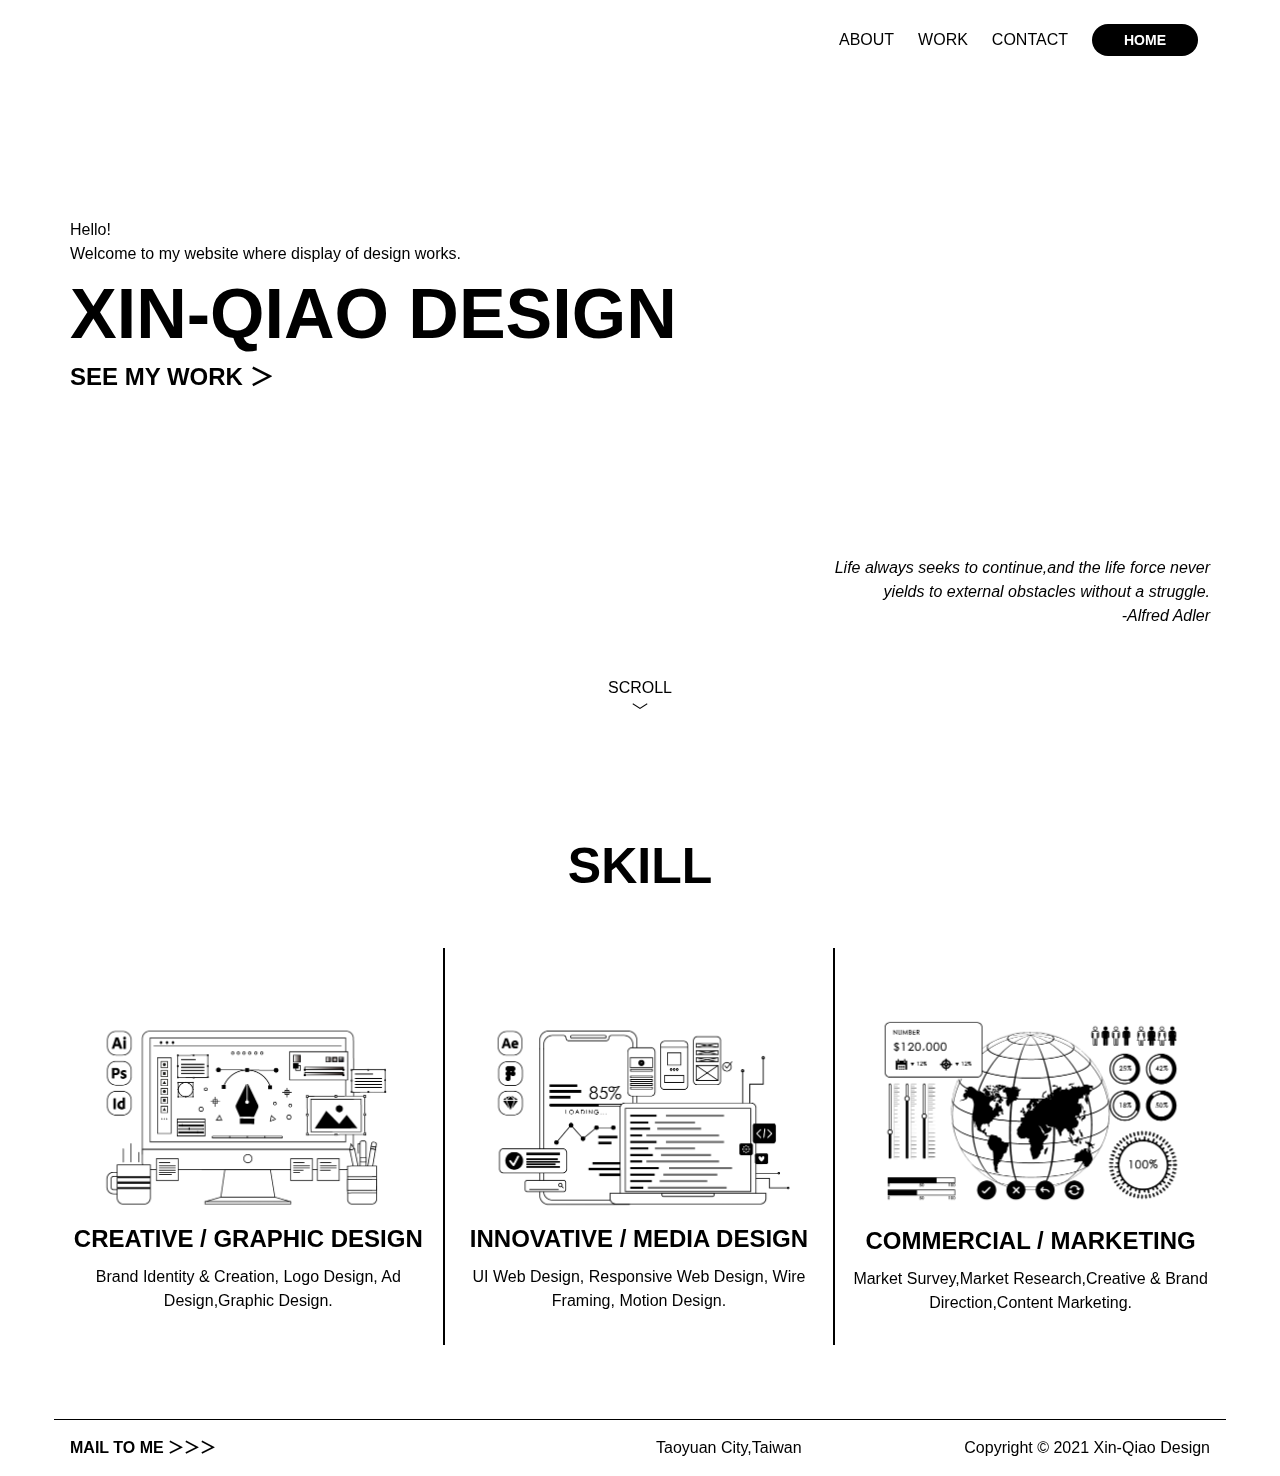
==== commit eabc2a2a: "2.1" ====
--- a/index.html
+++ b/index.html
@@ -56,20 +56,19 @@
 			<!-- Start quote -->
 			<div class="quote container">
 				<div class="wow fadeInLeftBig">
-					<h6 class="text--xs">I am a  Visual Designer with 1 years of experience.</h6>
-					<h6 class="text--xs">I am a  Visual Designer with 1 years of experience.</h6>
+					<h6 class="text--xs">Hello!<br>Welcome to my website where display of design works.</h6>
 					<h3 class="text--lg">XIN-QIAO DESIGN</h3>
 					<p><a href="work.html" class="text--sm text-btn seemore">SEE MY WORK ＞</a></p>
 				</div>
 				
 				<div class="wow fadeInRightBig">
-					<h6 class="text--xs u-text-right u-mt-160">I am a  Visual Designer with 1 years of experience.</h6>
-					<h6 class="text--xs u-text-right">I am a  Visual Designer with 1 years of experience.</h6>
+					<div class="u-mt-160">
+						<h6 class="text--xs u-text-right quote-right">Life always seeks to continue,and the life force never<br>yields to external obstacles without a struggle.<br>-Alfred Adler</h6>
+					</div>
 				</div>	
 
-				<div class="scroll wow slideInDown u-mt-48" data-wow-delay="0.3s" data-wow-iteration="10">
-					<p class="text--xs u-text-center">SCROLL</p>
-					<p class="text--xs u-text-center">﹀</p>
+				<div class="scroll wow slideInDown u-mt-48" data-wow-delay="1s" data-wow-iteration="10">
+					<p class="text--xs u-text-center">SCROLL<br>﹀</p>
 				</div>				
 			</div>
 			<!-- End quote -->
@@ -86,7 +85,7 @@
 									<div class="thumbnail">
 										<div class="imgbox">
 											<div class="imgbox__inner imgbox__inner-4-3">
-												<div class="images" style="background-image: url(images/12.09.45.png);"></div>
+												<div class="images" style="background-image: url(images/skill-graphic.png);"></div>
 											</div>
 										</div>
 										<div class="skill-info">
@@ -99,7 +98,7 @@
 									<div class="thumbnail">
 										<div class="imgbox">
 											<div class="imgbox__inner imgbox__inner-4-3">
-												<div class="images" style="background-image: url(images/12.09.45.png);"></div>
+												<div class="images" style="background-image: url(images/skill-ui.png);"></div>
 											</div>
 										</div>
 										<div class="skill-info">
@@ -112,7 +111,7 @@
 									<div class="thumbnail">
 										<div class="imgbox">
 											<div class="imgbox__inner imgbox__inner-4-3">
-												<div class="images" style="background-image: url(images/12.09.45.png);"></div>
+												<div class="images" style="background-image: url(images/skill-marketing.png);"></div>
 											</div>
 										</div>
 										<div class="skill-info">
--- a/css/component.css
+++ b/css/component.css
@@ -243,7 +243,7 @@
     left: 0;
     width: 100%;
     height: 100vh;
-    background-image: url("../images/bg.png");
+    background-image: url("../images/bg-sm.png");
     background-size: cover;
     background-position: center;
     z-index: 1000;
@@ -359,7 +359,16 @@
 .quote .wow > p:hover > a:after{
     width: 100%;
 }
-
+.quote-right{
+  line-height: 24px;
+  font-style: italic;
+}
+@media (max-width: 320px){
+  .quote-right{
+    font-size: 12px;
+    line-height: 14px;
+  }
+}
 /*-------------------------*/
 /* $Skill
 ---------------------------*/
@@ -523,7 +532,13 @@
 .collapse:not(.show) {
   display: none;
 }
-
+.accordion-body a{
+  opacity: 1;
+  transition: 0.2s;
+}
+.accordion-body a:hover{
+  opacity: 0.3;
+}
 /*-------------------------*/
 /* $Work
 ---------------------------*/
@@ -535,6 +550,16 @@
     height: 360px;
     background-size: cover;
     background-position: center;
+}
+.work-video{
+  width: 100%;
+  height: 315px;
+}
+@media(max-width: 768px){
+  .work-video{
+    width: 100%;
+    height: 245px;
+  }
 }
 /*-------------------------*/
 /* $Contact
